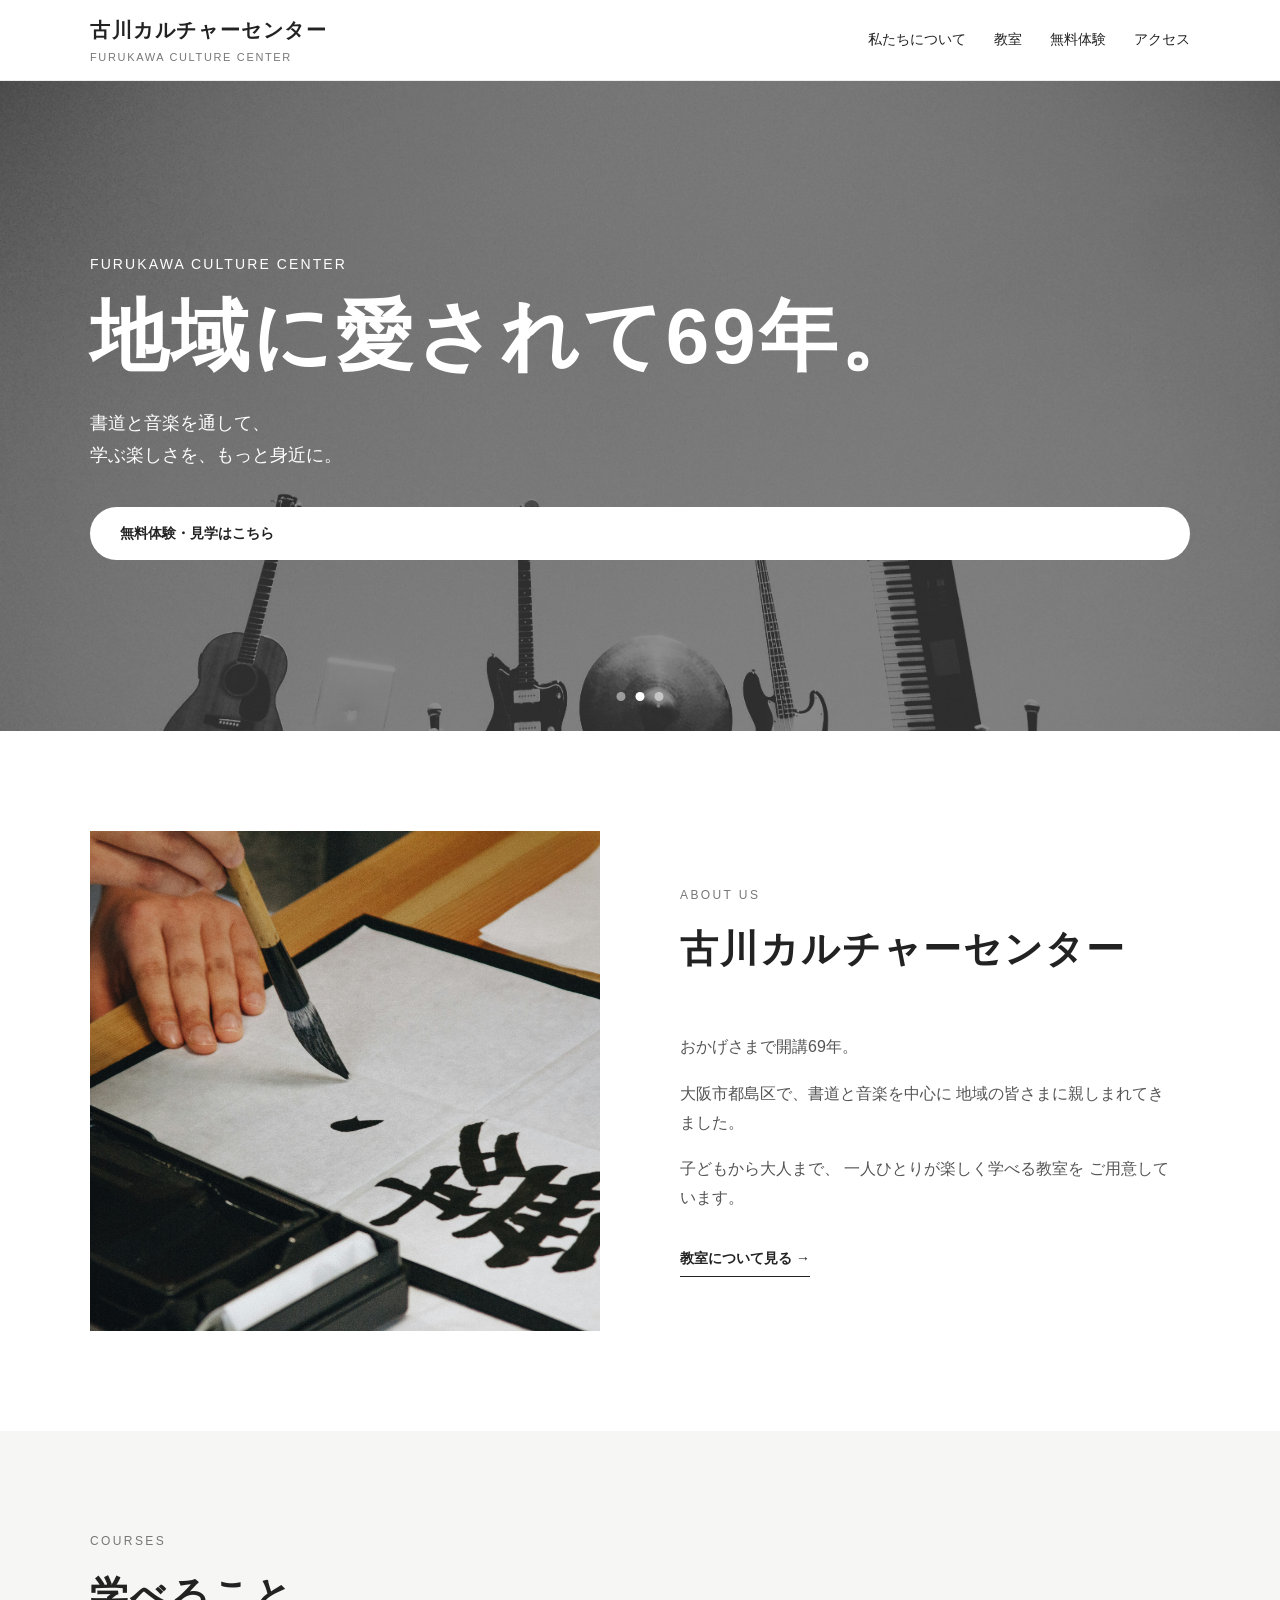
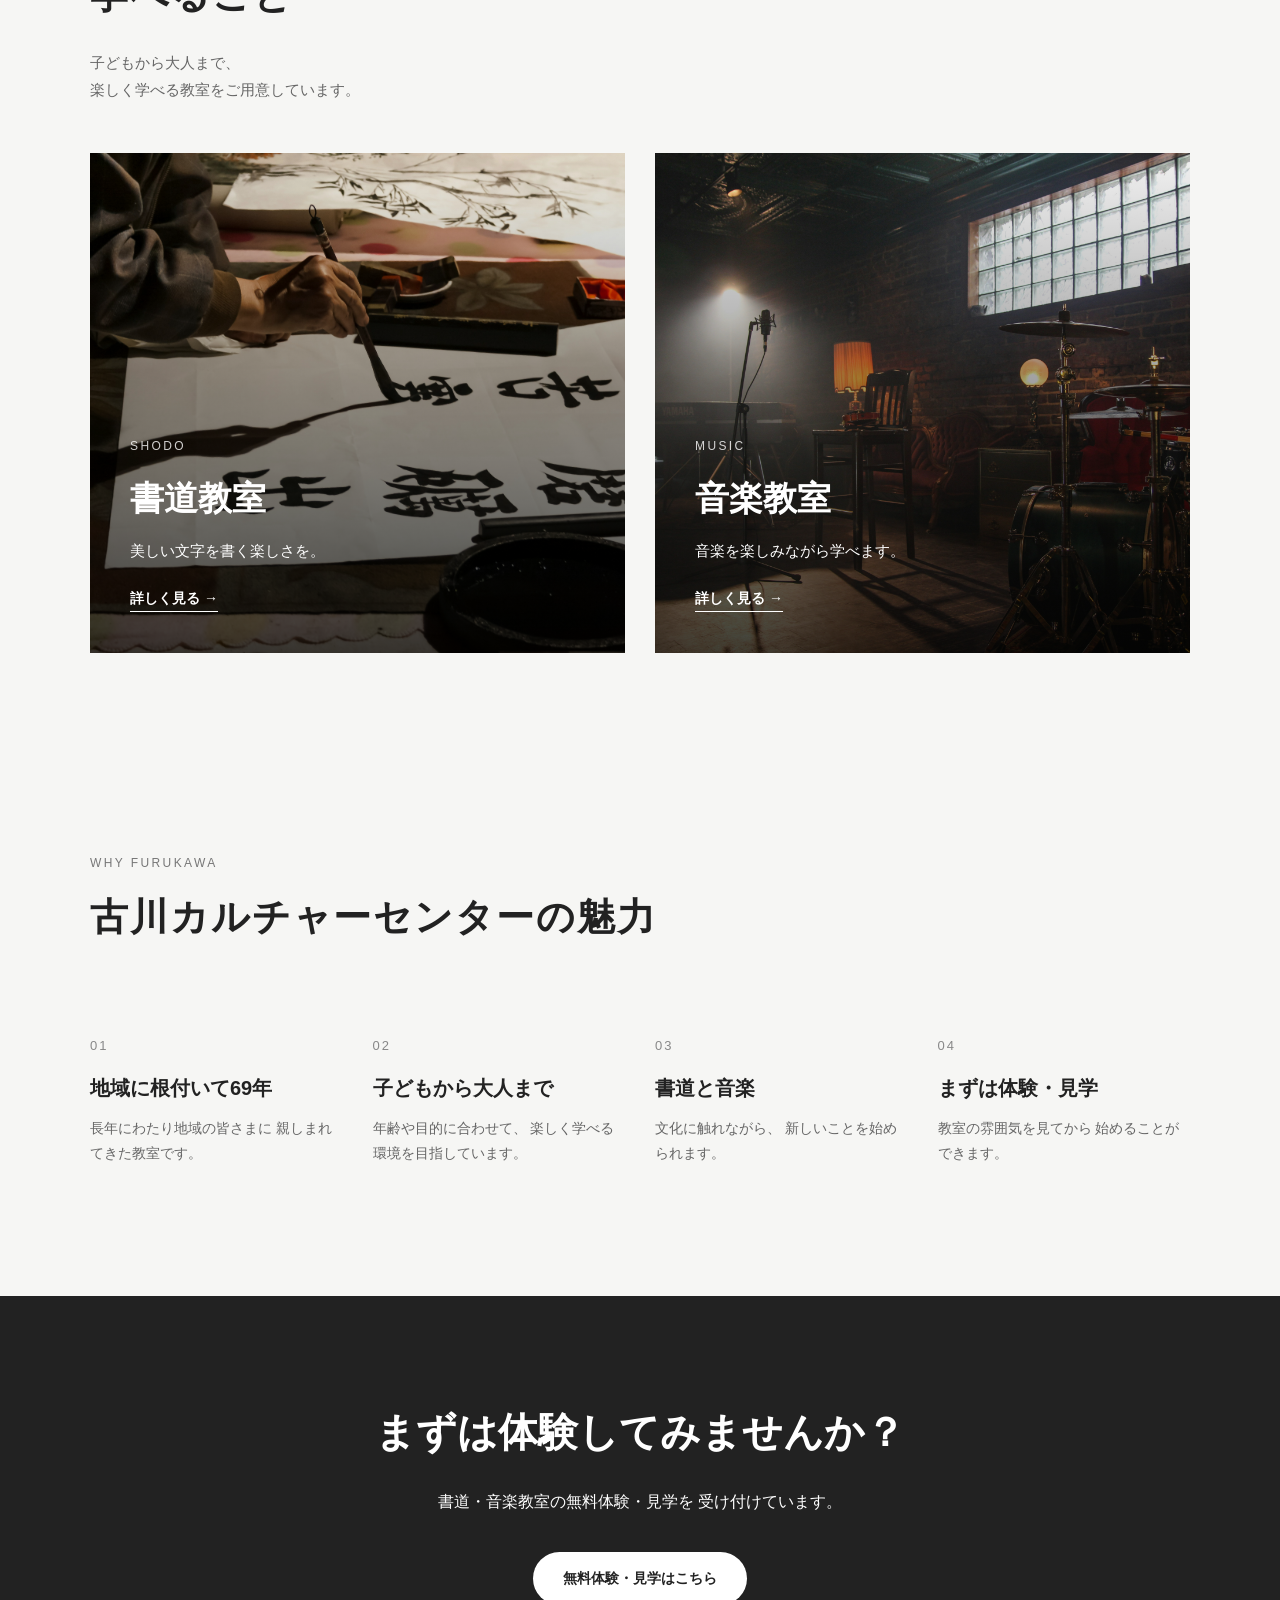
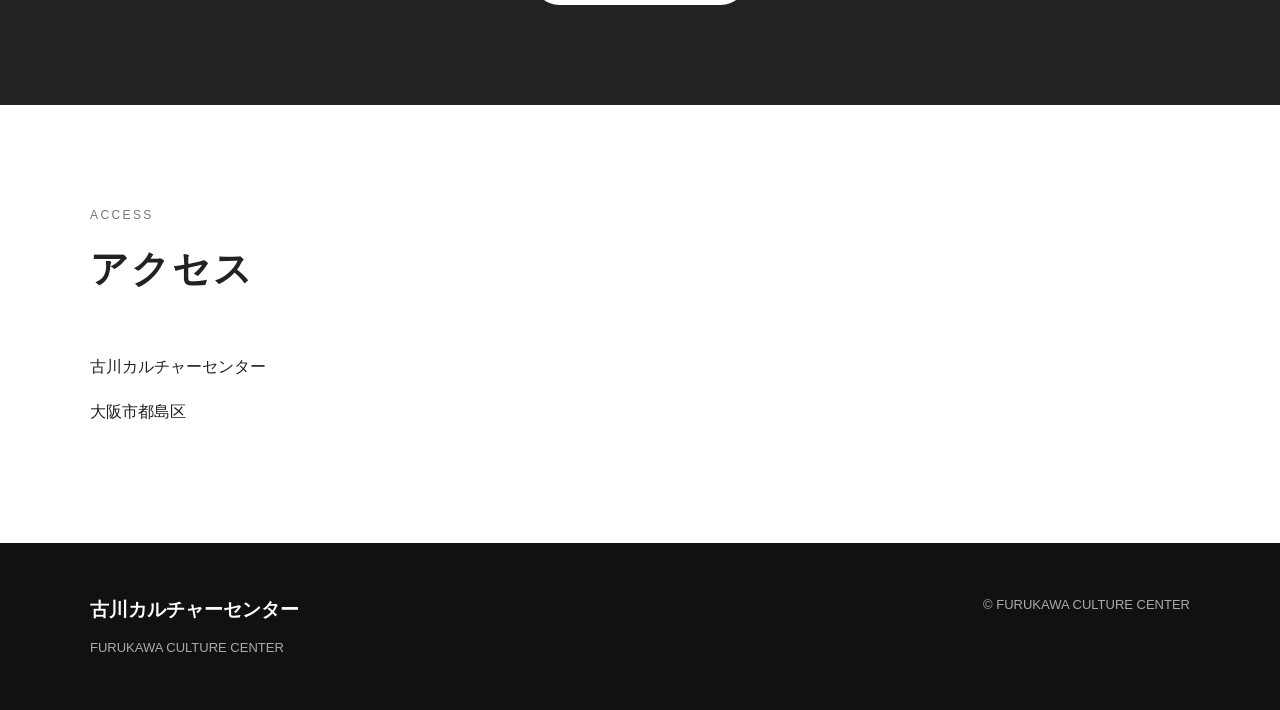
==== index.html @ 81987280 "index.html を更新" ====
<!DOCTYPE html>
<html lang="ja">

<head>

  <meta charset="UTF-8">

  <meta name="viewport"
        content="width=device-width, initial-scale=1.0">

  <title>古川カルチャーセンター｜書道・音楽教室</title>

  <meta
    name="description"
    content="大阪市都島区の古川カルチャーセンター。書道教室・音楽教室を開講しています。子どもから大人まで楽しく学べます。">

  <link rel="stylesheet" href="style.css">

</head>


<body>


<!-- =====================
     HEADER
===================== -->

<header>

  <div class="header-inner">

    <a href="#" class="logo">

      古川カルチャーセンター

      <span>FURUKAWA CULTURE CENTER</span>

    </a>


    <nav>

      <a href="#about">私たちについて</a>

      <a href="#course">教室</a>

      <a href="#trial">無料体験</a>

      <a href="#access">アクセス</a>

    </nav>

  </div>

</header>



<!-- =====================
     HERO
===================== -->

<section class="hero">

  <div class="hero-slides">

    <div class="hero-slide active">
      <img src="images/hero.jpg" alt="古川カルチャーセンター">
    </div>

    <div class="hero-slide">
      <img src="images/hero2.jpg" alt="古川カルチャーセンター">
    </div>

    <div class="hero-slide">
      <img src="images/hero3.jpg" alt="古川カルチャーセンター">
    </div>

  </div>


  <div class="hero-overlay"></div>


  <div class="hero-content">

    <small>FURUKAWA CULTURE CENTER</small>

    <h1>
      地域に愛されて69年。
    </h1>

    <p>
      書道と音楽を通して、<br>
      学ぶ楽しさを、もっと身近に。
    </p>

    <a href="#trial" class="button">
      無料体験・見学はこちら
    </a>

  </div>


  <div class="hero-dots">

    <button class="hero-dot active"></button>
    <button class="hero-dot"></button>
    <button class="hero-dot"></button>

  </div>

</section>



<!-- =====================
     ABOUT
===================== -->

<section id="about" class="about">

  <div class="container about-inner">

    <div class="about-image">
      <img src="images/shodo1.jpg" alt="古川書道教室">
    </div>

    <div class="about-content">

      <div class="section-title">

        <small>ABOUT US</small>

        <h2>
          古川カルチャーセンター
        </h2>

      </div>

      <p>
        おかげさまで開講69年。
      </p>

      <p>
        大阪市都島区で、書道と音楽を中心に
        地域の皆さまに親しまれてきました。
      </p>

      <p>
        子どもから大人まで、
        一人ひとりが楽しく学べる教室を
        ご用意しています。
      </p>

      <a href="#course" class="text-link">
        教室について見る →
      </a>

    </div>

  </div>

</section>



<!-- =====================
     COURSE
===================== -->

<!-- =====================
     COURSE
===================== -->

<section id="course" class="courses">

  <div class="container">

    <div class="section-title">

      <small>COURSES</small>

      <h2>
        学べること
      </h2>

      <p class="section-lead">
        子どもから大人まで、<br>
        楽しく学べる教室をご用意しています。
      </p>

    </div>


    <div class="course-grid">


      <!-- 書道 -->

      <a href="#" class="course-card">

        <img
          src="images/shodo.jpg"
          alt="書道教室"
        >

        <div class="course-card-overlay"></div>

        <div class="course-card-content">

          <span>
            SHODO
          </span>

          <h3>
            書道教室
          </h3>

          <p>
            美しい文字を書く楽しさを。
          </p>

          <strong>
            詳しく見る →
          </strong>

        </div>

      </a>



      <!-- 音楽 -->

      <a href="#" class="course-card">

        <img
          src="images/music.jpg"
          alt="音楽教室"
        >

        <div class="course-card-overlay"></div>

        <div class="course-card-content">

          <span>
            MUSIC
          </span>

          <h3>
            音楽教室
          </h3>

          <p>
            音楽を楽しみながら学べます。
          </p>

          <strong>
            詳しく見る →
          </strong>

        </div>

      </a>


    </div>

  </div>

</section>
        
          

<!-- =====================
     FEATURES
===================== -->

<!-- =====================
     FEATURES
===================== -->

<section class="features">

  <div class="container">

    <div class="section-title">

      <small>WHY FURUKAWA</small>

      <h2>
        古川カルチャーセンターの魅力
      </h2>

    </div>


    <div class="feature-grid">


      <div class="feature">

        <span class="feature-number">
          01
        </span>

        <h3>
          地域に根付いて69年
        </h3>

        <p>
          長年にわたり地域の皆さまに
          親しまれてきた教室です。
        </p>

      </div>


      <div class="feature">

        <span class="feature-number">
          02
        </span>

        <h3>
          子どもから大人まで
        </h3>

        <p>
          年齢や目的に合わせて、
          楽しく学べる環境を目指しています。
        </p>

      </div>


      <div class="feature">

        <span class="feature-number">
          03
        </span>

        <h3>
          書道と音楽
        </h3>

        <p>
          文化に触れながら、
          新しいことを始められます。
        </p>

      </div>


      <div class="feature">

        <span class="feature-number">
          04
        </span>

        <h3>
          まずは体験・見学
        </h3>

        <p>
          教室の雰囲気を見てから
          始めることができます。
        </p>

      </div>


    </div>

  </div>

</section>

     


<!-- =====================
     TRIAL
===================== -->

<section id="trial" class="trial">

  <div class="container">

    <h2>
      まずは体験してみませんか？
    </h2>

    <p>
      書道・音楽教室の無料体験・見学を
      受け付けています。
    </p>

    <a href="#" class="button">
      無料体験・見学はこちら
    </a>

  </div>

</section>



<!-- =====================
     ACCESS
===================== -->

<section id="access">

  <div class="container">

    <div class="section-title">

      <small>ACCESS</small>

      <h2>
        アクセス
      </h2>

    </div>

    <p>
      古川カルチャーセンター
    </p>

    <p>
      大阪市都島区
    </p>

  </div>

</section>



<!-- =====================
     FOOTER
===================== -->

<footer>

  <div class="footer-inner">

    <div>

      <h3>
        古川カルチャーセンター
      </h3>

      <p>
        FURUKAWA CULTURE CENTER
      </p>

    </div>


    <div>

      <p>
        © FURUKAWA CULTURE CENTER
      </p>

    </div>

  </div>

</footer>

<script>

const slides = document.querySelectorAll(".hero-slide");
const dots = document.querySelectorAll(".hero-dot");

let currentSlide = 0;

let startX = 0;
let endX = 0;


function showSlide(index) {

  slides.forEach(slide => {
    slide.classList.remove("active");
  });

  dots.forEach(dot => {
    dot.classList.remove("active");
  });


  slides[index].classList.add("active");

  dots[index].classList.add("active");

  currentSlide = index;
}


function nextSlide() {

  let next = currentSlide + 1;

  if (next >= slides.length) {
    next = 0;
  }

  showSlide(next);
}


function previousSlide() {

  let previous = currentSlide - 1;

  if (previous < 0) {
    previous = slides.length - 1;
  }

  showSlide(previous);
}


/* 自動切り替え */

setInterval(nextSlide, 5000);


/* ドット */

dots.forEach((dot, index) => {

  dot.addEventListener("click", () => {

    showSlide(index);

  });

});


/* スワイプ */

const hero = document.querySelector(".hero");


hero.addEventListener("touchstart", (e) => {

  startX = e.touches[0].clientX;

});


hero.addEventListener("touchend", (e) => {

  endX = e.changedTouches[0].clientX;

  const difference = startX - endX;


  if (Math.abs(difference) > 50) {

    if (difference > 0) {

      nextSlide();

    } else {

      previousSlide();

    }

  }

});

</script>

</body>

</html>
---- style.css ----
/* =========================
   基本設定
========================= */

* {
  box-sizing: border-box;
}

html {
  scroll-behavior: smooth;
}

body {
  margin: 0;
  font-family:
    -apple-system,
    BlinkMacSystemFont,
    "Noto Sans JP",
    "Yu Gothic",
    sans-serif;

  color: #222;
  background: #fff;
  line-height: 1.8;
}


/* =========================
   リンク
========================= */

a {
  color: inherit;
  text-decoration: none;
}


/* =========================
   コンテナ
========================= */

.container {
  width: min(1100px, 90%);
  margin: 0 auto;
}


/* =========================
   ヘッダー
========================= */

header {
  position: sticky;
  top: 0;
  z-index: 100;

  background: rgba(255, 255, 255, 0.95);
  border-bottom: 1px solid #eee;
  backdrop-filter: blur(10px);
}

.header-inner {
  width: min(1100px, 90%);
  height: 80px;
  margin: 0 auto;

  display: flex;
  align-items: center;
  justify-content: space-between;
}

.logo {
  font-size: 20px;
  font-weight: 700;
  letter-spacing: 0.08em;
}

.logo span {
  display: block;
  font-size: 11px;
  font-weight: 400;
  letter-spacing: 0.15em;
  color: #777;
}


/* =========================
   ナビゲーション
========================= */

nav {
  display: flex;
  gap: 28px;
}

nav a {
  font-size: 14px;
  font-weight: 500;
  transition: 0.3s;
}

nav a:hover {
  opacity: 0.5;
}


/* =========================
   HERO
========================= */

/* =========================
   HERO CAROUSEL
========================= */

.hero {
  position: relative;
  height: 650px;
  overflow: hidden;

  color: #fff;
}


.hero-slides {
  position: absolute;
  inset: 0;
}


.hero-slide {
  position: absolute;
  inset: 0;

  opacity: 0;

  transition: opacity 1s ease;
}


.hero-slide.active {
  opacity: 1;
}


.hero-slide img {
  width: 100%;
  height: 100%;

  object-fit: cover;

  display: block;
}


/* 黒いフィルター */

.hero-overlay {
  position: absolute;
  inset: 0;

  background: rgba(0, 0, 0, 0.35);

  z-index: 1;
}


/* テキスト */

.hero-content {
  position: relative;

  z-index: 2;

  width: min(1100px, 90%);

  height: 100%;

  margin: 0 auto;

  display: flex;

  flex-direction: column;

  justify-content: center;
}


.hero small {
  display: block;

  margin-bottom: 15px;

  font-size: 14px;

  letter-spacing: 0.15em;
}


.hero h1 {
  margin: 0;

  font-size: clamp(42px, 7vw, 78px);

  line-height: 1.15;

  letter-spacing: 0.04em;
}


.hero p {
  margin: 25px 0 35px;

  font-size: 18px;
}


/* ドット */

.hero-dots {
  position: absolute;

  z-index: 3;

  bottom: 30px;

  left: 50%;

  transform: translateX(-50%);

  display: flex;

  gap: 10px;
}


.hero-dot {
  width: 9px;
  height: 9px;

  padding: 0;

  border: 0;

  border-radius: 50%;

  background: rgba(255,255,255,0.5);

  cursor: pointer;
}


.hero-dot.active {
  background: #fff;
}


/* =========================
   ボタン
========================= */

.button {
  display: inline-block;

  padding: 14px 30px;

  background: #fff;
  color: #222;

  font-size: 14px;
  font-weight: 700;

  border-radius: 50px;

  transition: 0.3s;
}

.button:hover {
  transform: translateY(-3px);
}


/* =========================
   セクション
========================= */

section {
  padding: 100px 0;
}

.section-title {
  margin-bottom: 50px;
}

.section-title small {
  display: block;

  margin-bottom: 8px;

  color: #777;

  font-size: 12px;
  letter-spacing: 0.2em;
}

.section-title h2 {
  margin: 0;

  font-size: 38px;
  letter-spacing: 0.05em;
}



/* =========================
   ABOUT
========================= */

.about {
  background: #fff;
}

.about-inner {
  display: grid;

  grid-template-columns: 1fr 1fr;

  gap: 80px;

  align-items: center;
}


.about-image {
  height: 500px;

  overflow: hidden;
}


.about-image img {
  width: 100%;
  height: 100%;

  object-fit: cover;

  display: block;

  transition: transform 0.6s ease;
}


.about-image:hover img {
  transform: scale(1.03);
}


.about-content {
  max-width: 500px;
}


.about-content p {
  margin: 0 0 18px;

  font-size: 16px;

  color: #555;
}


.text-link {
  display: inline-block;

  margin-top: 15px;

  font-size: 14px;

  font-weight: 700;

  border-bottom: 1px solid #222;

  padding-bottom: 5px;
}




/* =========================
   COURSE
========================= */

/* =========================
   COURSES
========================= */

.courses {
  background: #f6f6f4;
}


.section-lead {
  margin-top: 20px;

  color: #666;

  font-size: 15px;
}


.course-grid {

  display: grid;

  grid-template-columns: repeat(2, 1fr);

  gap: 30px;
}


.course-card {

  position: relative;

  height: 500px;

  overflow: hidden;

  color: #fff;

  display: flex;

  align-items: flex-end;

}


.course-card img {

  position: absolute;

  inset: 0;

  width: 100%;
  height: 100%;

  object-fit: cover;

  transition: transform 0.7s ease;

}


.course-card:hover img {

  transform: scale(1.05);

}


.course-card-overlay {

  position: absolute;

  inset: 0;

  background:
    linear-gradient(
      to top,
      rgba(0,0,0,0.75),
      rgba(0,0,0,0.05)
    );

}


.course-card-content {

  position: relative;

  z-index: 2;

  padding: 40px;

}


.course-card-content span {

  font-size: 12px;

  letter-spacing: 0.2em;

  opacity: 0.8;
}


.course-card-content h3 {

  margin: 8px 0;

  font-size: 34px;
}


.course-card-content p {

  margin: 0 0 20px;

  font-size: 15px;
}


.course-card-content strong {

  font-size: 14px;

  border-bottom: 1px solid #fff;

  padding-bottom: 5px;
}


/* =========================
   FEATURES
========================= */

.features {
  background: #f6f6f4;
}

.feature-grid {
  display: grid;
  grid-template-columns: repeat(4, 1fr);
  gap: 30px;
}

.feature {
  padding: 30px 0;
}

.feature-number {
  font-size: 13px;
  letter-spacing: 0.15em;
  color: #888;
}

.feature h3 {
  margin: 10px 0;

  font-size: 20px;
}

.feature p {
  margin: 0;

  font-size: 14px;
  color: #666;
}


/* =========================
   TRIAL
========================= */

.trial {
  text-align: center;

  background: #222;
  color: #fff;
}

.trial h2 {
  margin: 0 0 20px;

  font-size: 40px;
}

.trial p {
  margin-bottom: 35px;
}


/* =========================
   FOOTER
========================= */

footer {
  padding: 50px 0;

  background: #111;
  color: #fff;
}

.footer-inner {
  width: min(1100px, 90%);
  margin: 0 auto;

  display: flex;
  justify-content: space-between;
  gap: 30px;
}

footer h3 {
  margin: 0 0 10px;
}

footer p {
  margin: 0;

  font-size: 13px;
  color: #aaa;
}


/* =========================
   スマホ
========================= */

@media (max-width: 768px) {

  .header-inner {
    height: 70px;
  }

  nav {
    display: none;
  }

  .hero {
    min-height: 600px;
  }

  .hero h1 {
    font-size: 45px;
  }

  .hero p {
    font-size: 16px;
  }

  section {
    padding: 70px 0;
  }

  .section-title h2 {
    font-size: 30px;
  }

  .course-grid {
    grid-template-columns: 1fr;
  }

  .course-card {
    min-height: 350px;
    padding: 30px;
  }

  .feature-grid {
    grid-template-columns: 1fr 1fr;
    gap: 10px;
  }

  .trial h2 {
    font-size: 30px;
  }

  .footer-inner {
    flex-direction: column;
  }

.course-grid {
  grid-template-columns: 1fr;
}

.course-card {
  height: 420px;
}

.course-card-content {
  padding: 30px;
}

.course-card-content h3 {
  font-size: 30px;
}

}
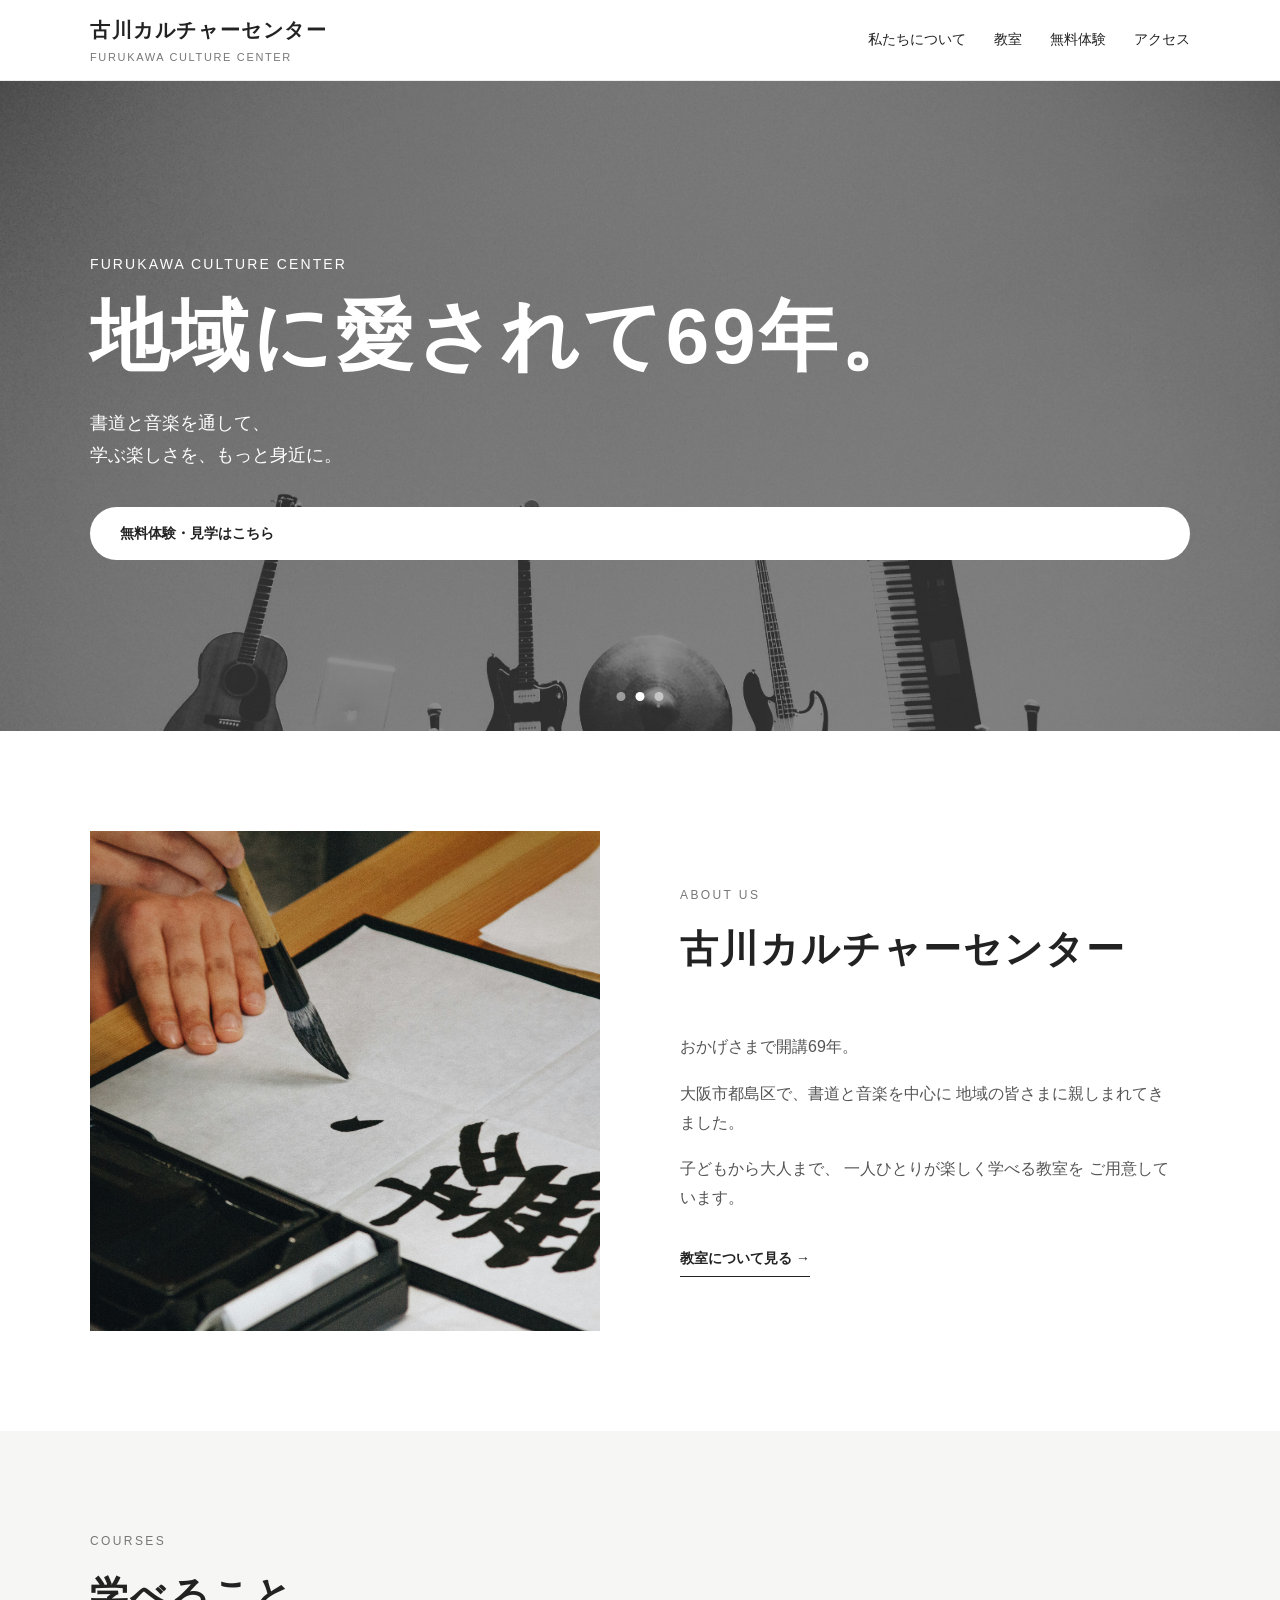
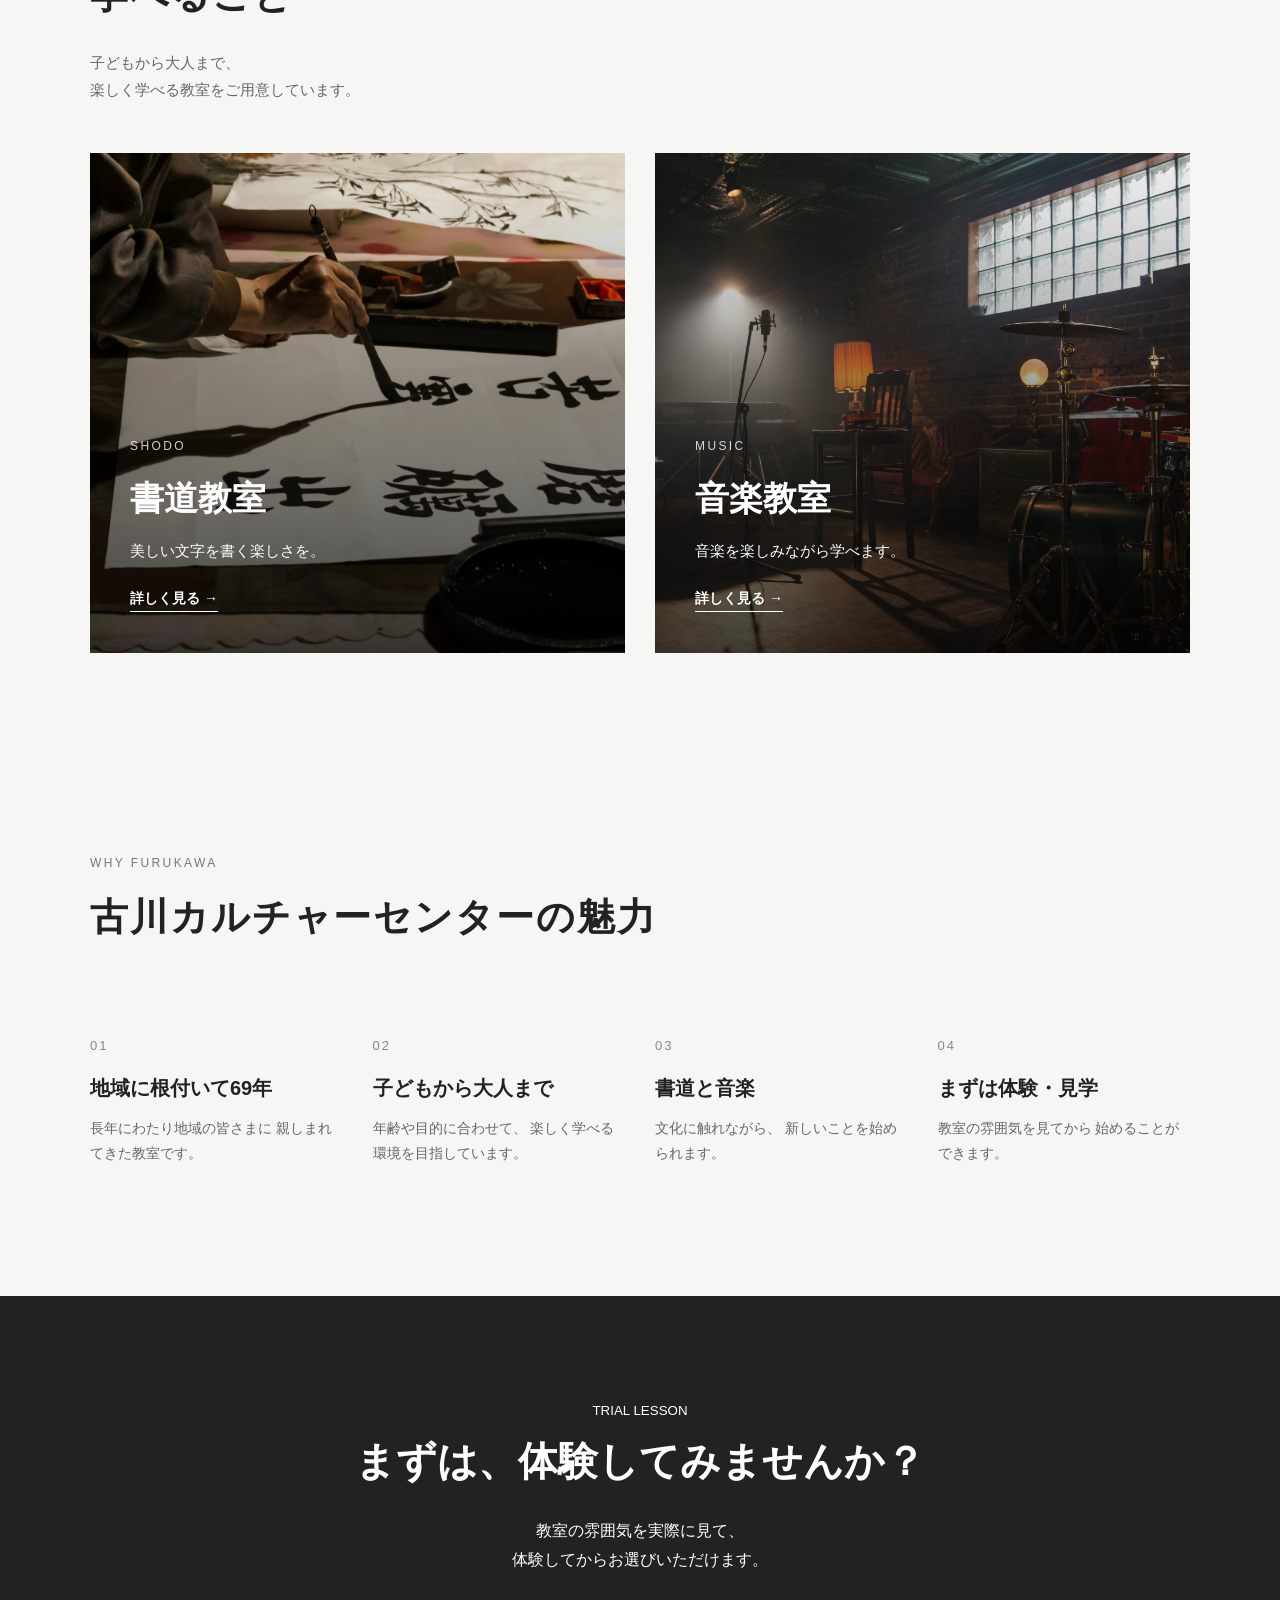
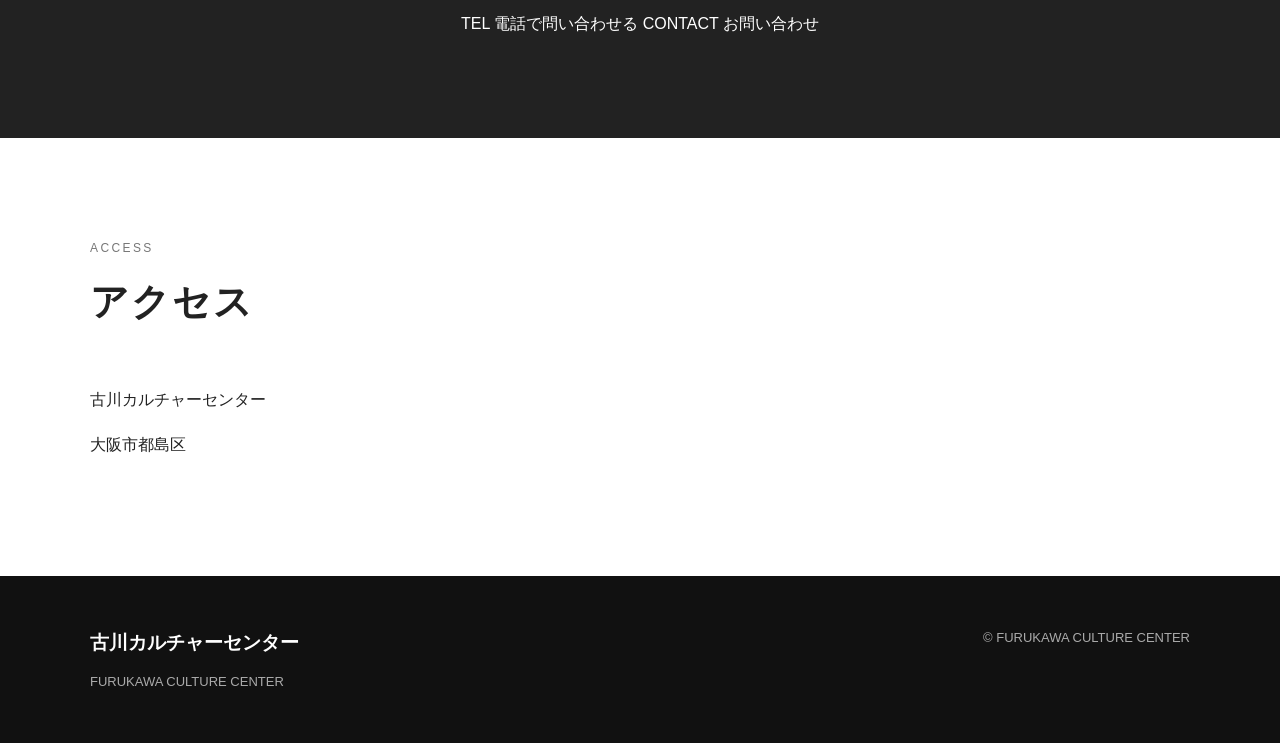
==== commit 0f8d2777: "index.html を更新" ====
--- a/index.html
+++ b/index.html
@@ -385,22 +385,56 @@
      TRIAL
 ===================== -->
 
+<!-- =====================
+     TRIAL / CONTACT
+===================== -->
+
 <section id="trial" class="trial">
 
   <div class="container">
 
-    <h2>
-      まずは体験してみませんか？
-    </h2>
-
-    <p>
-      書道・音楽教室の無料体験・見学を
-      受け付けています。
-    </p>
-
-    <a href="#" class="button">
-      無料体験・見学はこちら
-    </a>
+    <div class="trial-content">
+
+      <small>
+        TRIAL LESSON
+      </small>
+
+      <h2>
+        まずは、体験してみませんか？
+      </h2>
+
+      <p>
+        教室の雰囲気を実際に見て、<br>
+        体験してからお選びいただけます。
+      </p>
+
+
+      <div class="trial-buttons">
+
+        <a href="tel:0000000000" class="trial-button">
+
+          <span>
+            TEL
+          </span>
+
+          電話で問い合わせる
+
+        </a>
+
+
+        <a href="#" class="trial-button trial-button-outline">
+
+          <span>
+            CONTACT
+          </span>
+
+          お問い合わせ
+
+        </a>
+
+      </div>
+
+    </div>
 
   </div>
 
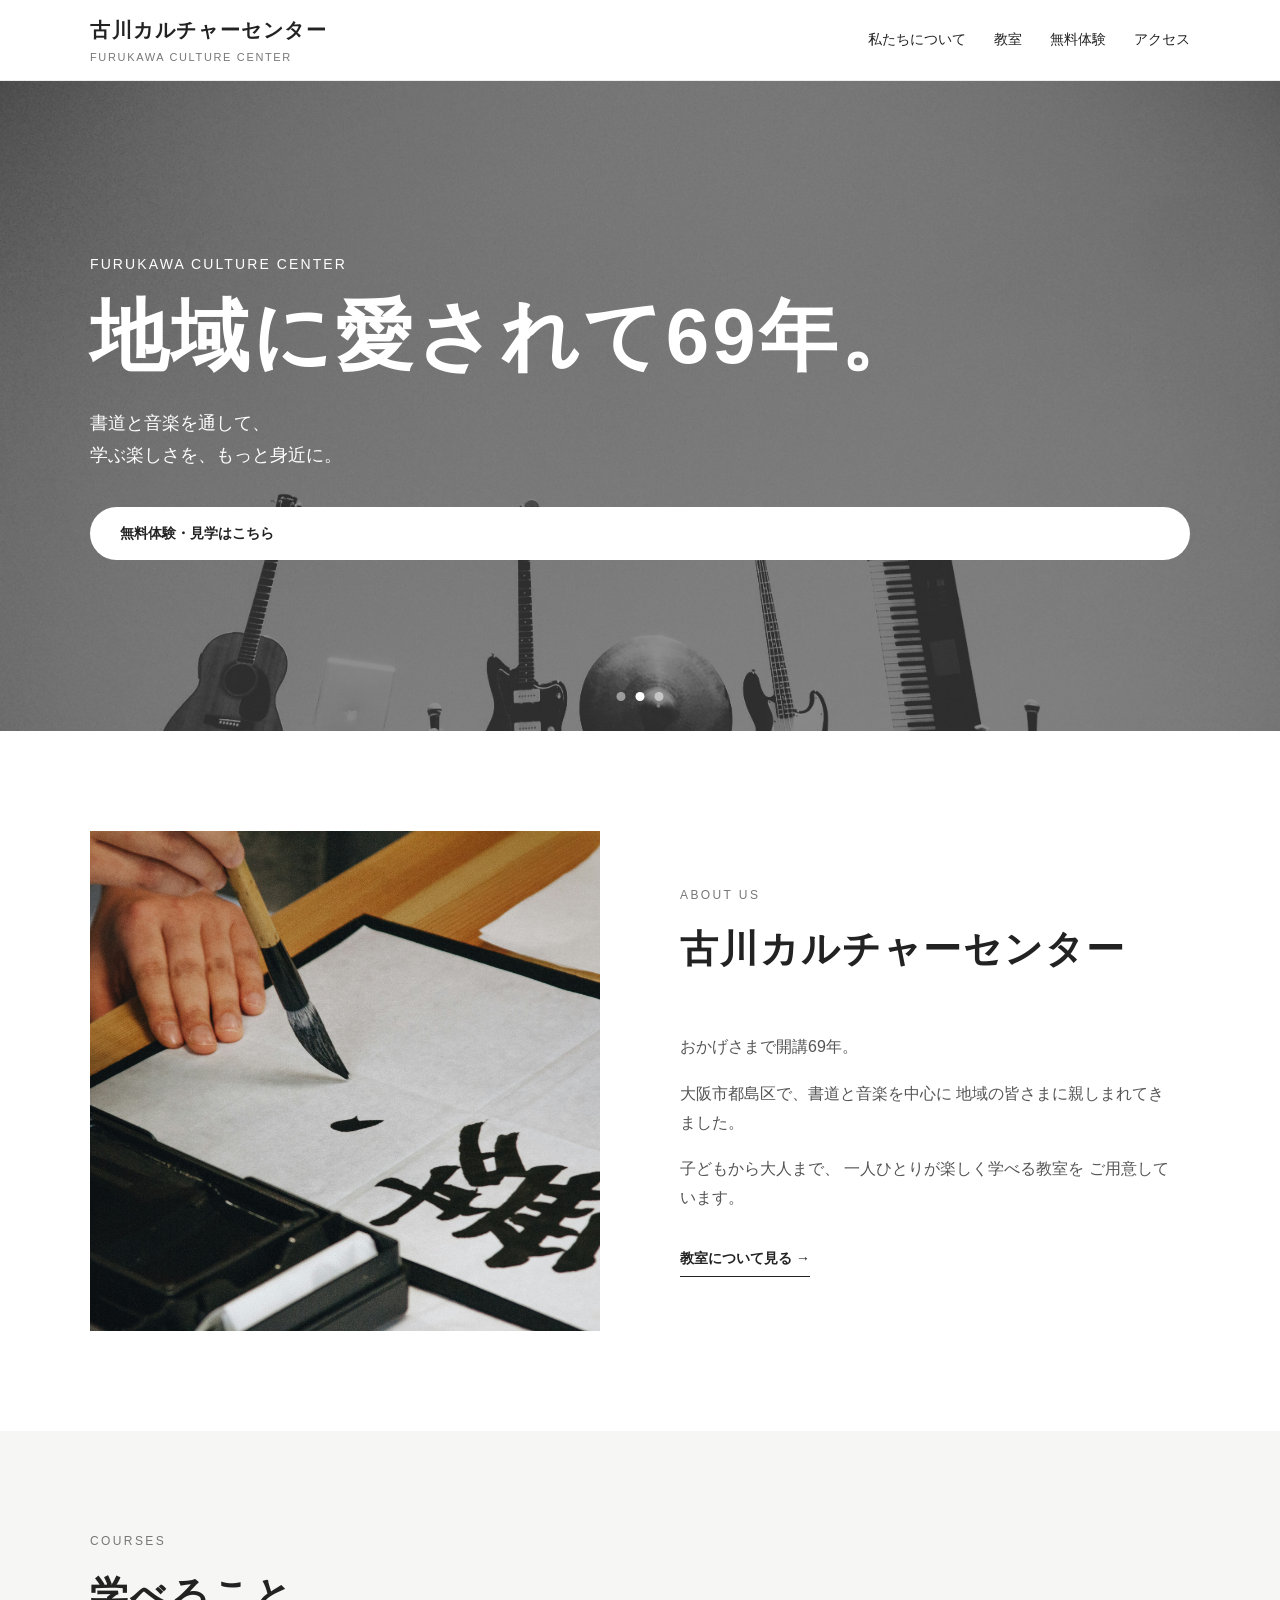
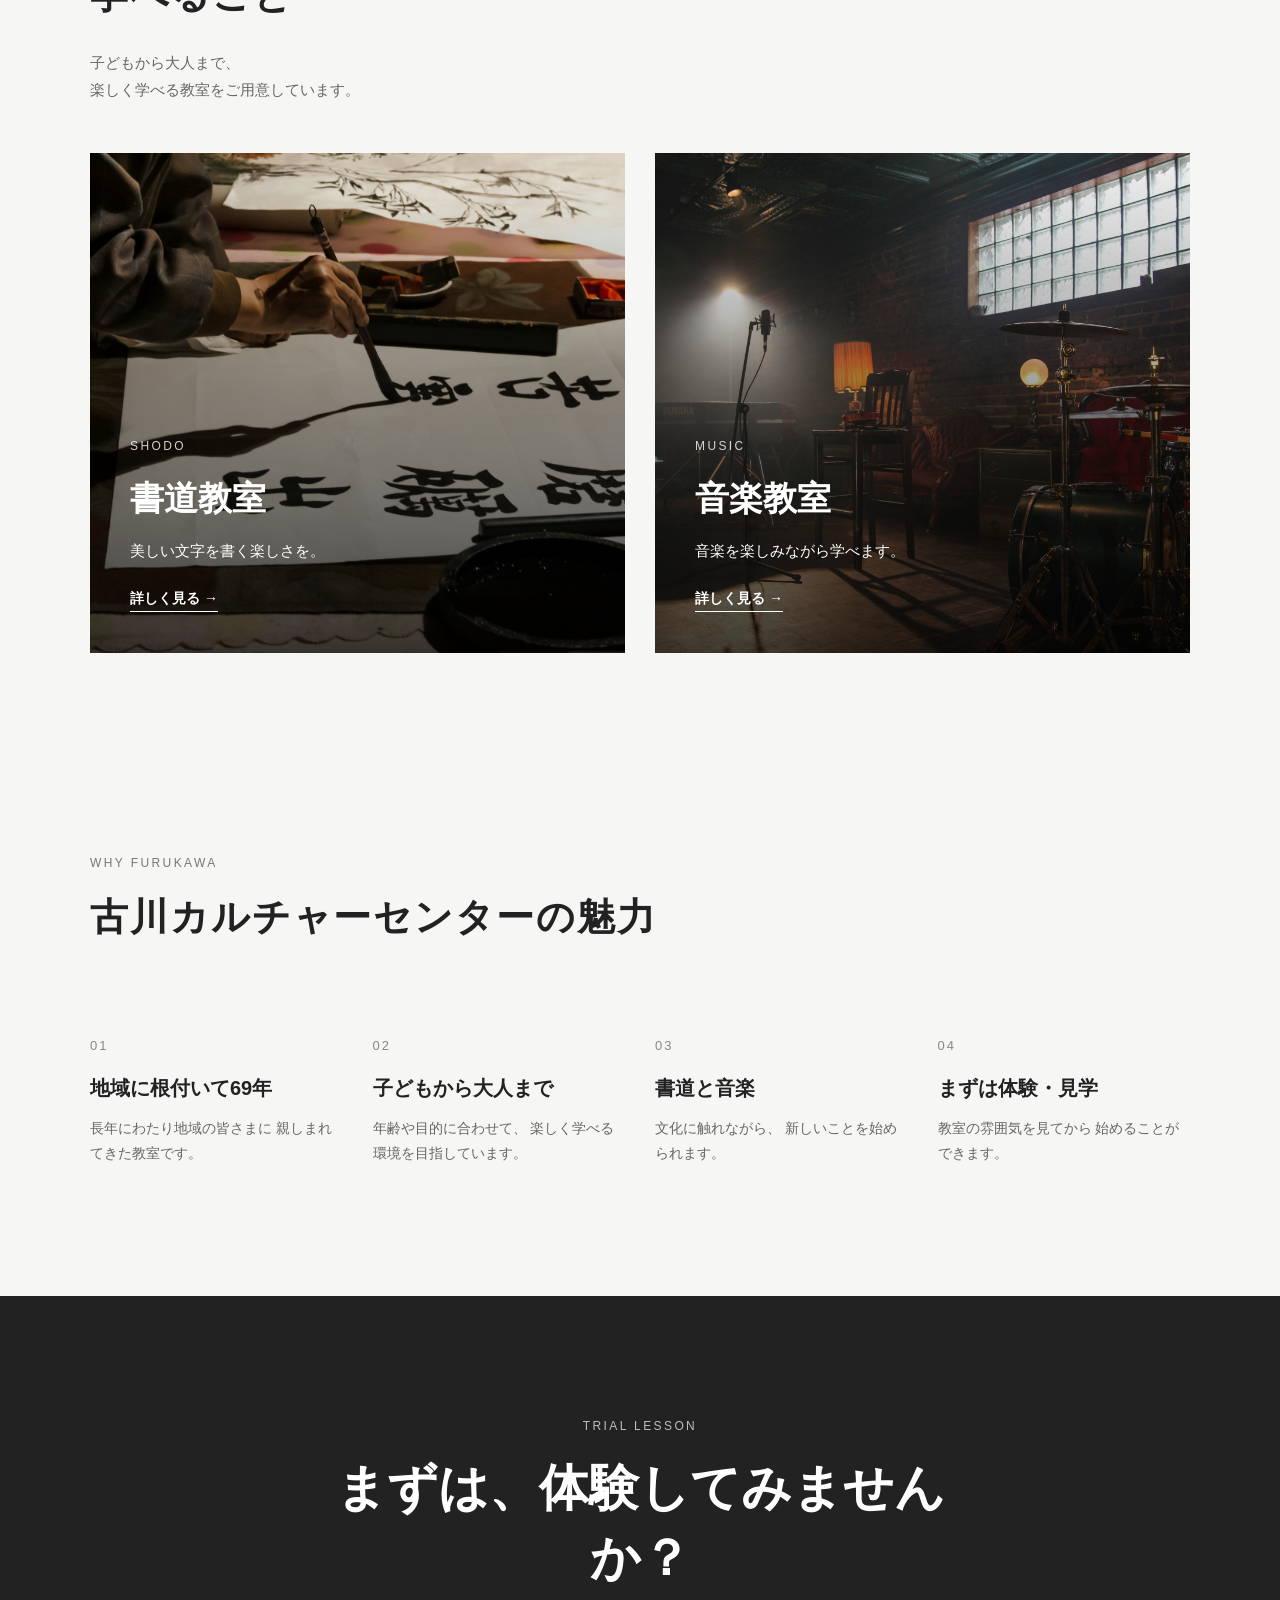
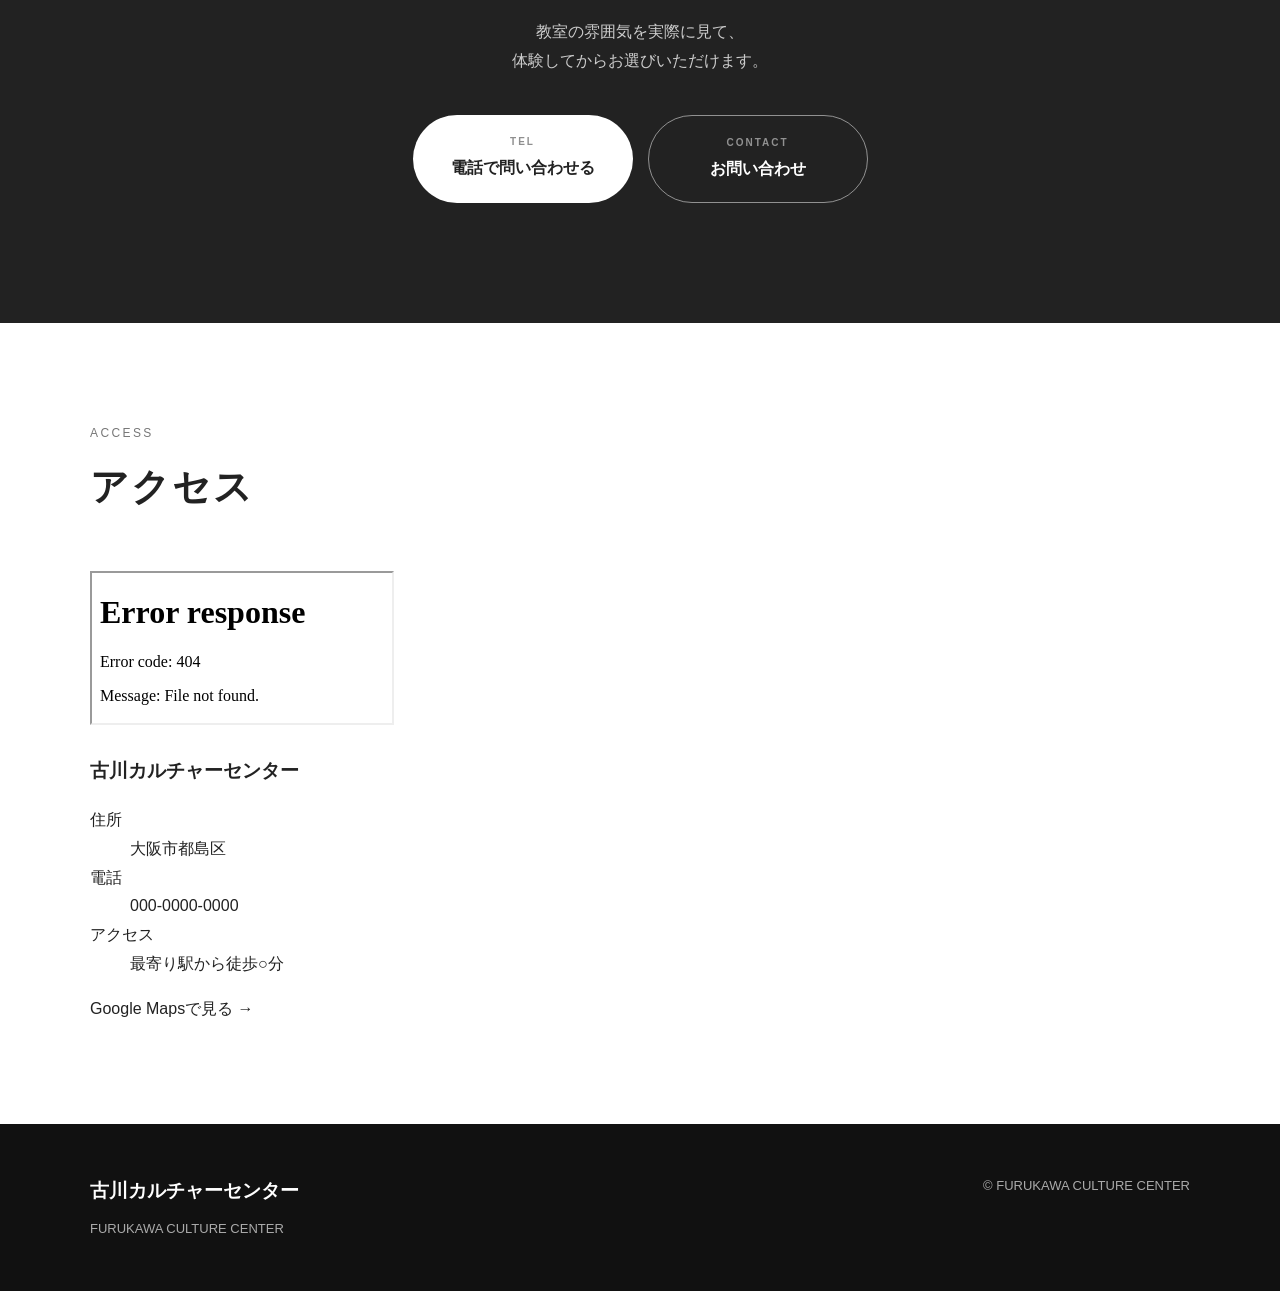
==== commit 5046dfa0: "index.html を更新" ====
--- a/index.html
+++ b/index.html
@@ -446,7 +446,11 @@
      ACCESS
 ===================== -->
 
-<section id="access">
+<!-- =====================
+     ACCESS
+===================== -->
+
+<section id="access" class="access">
 
   <div class="container">
 
@@ -460,18 +464,88 @@
 
     </div>
 
-    <p>
-      古川カルチャーセンター
-    </p>
-
-    <p>
-      大阪市都島区
-    </p>
+
+    <div class="access-inner">
+
+
+      <!-- 地図 -->
+
+      <div class="access-map">
+
+        <iframe
+          src="ここにGoogleマップの埋め込みURL"
+          loading="lazy"
+          allowfullscreen
+          referrerpolicy="no-referrer-when-downgrade">
+        </iframe>
+
+      </div>
+
+
+      <!-- 情報 -->
+
+      <div class="access-info">
+
+        <h3>
+          古川カルチャーセンター
+        </h3>
+
+
+        <dl>
+
+          <div>
+
+            <dt>住所</dt>
+
+            <dd>
+              大阪市都島区
+            </dd>
+
+          </div>
+
+
+          <div>
+
+            <dt>電話</dt>
+
+            <dd>
+              <a href="tel:0000000000">
+                000-0000-0000
+              </a>
+            </dd>
+
+          </div>
+
+
+          <div>
+
+            <dt>アクセス</dt>
+
+            <dd>
+              最寄り駅から徒歩○分
+            </dd>
+
+          </div>
+
+        </dl>
+
+
+        <a
+          href="#"
+          class="access-button"
+        >
+          Google Mapsで見る →
+        </a>
+
+      </div>
+
+
+    </div>
 
   </div>
 
 </section>
-
+  
 
 
 <!-- =====================
--- a/style.css
+++ b/style.css
@@ -562,21 +562,138 @@
    TRIAL
 ========================= */
 
+/* =========================
+   TRIAL / CONTACT
+========================= */
+
 .trial {
+
+  position: relative;
+
+  padding: 120px 0;
+
+  background: #222;
+
+  color: #fff;
+
   text-align: center;
 
-  background: #222;
+}
+
+
+.trial-content {
+
+  max-width: 700px;
+
+  margin: 0 auto;
+
+}
+
+
+.trial-content small {
+
+  display: block;
+
+  margin-bottom: 15px;
+
+  font-size: 12px;
+
+  letter-spacing: 0.2em;
+
+  opacity: 0.7;
+
+}
+
+
+.trial h2 {
+
+  margin: 0 0 25px;
+
+  font-size: clamp(32px, 5vw, 50px);
+
+  line-height: 1.4;
+
+}
+
+
+.trial p {
+
+  margin: 0 0 40px;
+
+  color: #ccc;
+
+}
+
+
+.trial-buttons {
+
+  display: flex;
+
+  justify-content: center;
+
+  gap: 15px;
+
+}
+
+
+.trial-button {
+
+  min-width: 220px;
+
+  padding: 18px 25px;
+
+  background: #fff;
+
+  color: #222;
+
+  border-radius: 50px;
+
+  font-weight: 700;
+
+  transition: 0.3s;
+
+}
+
+
+.trial-button:hover {
+
+  transform: translateY(-3px);
+
+}
+
+
+.trial-button span {
+
+  display: block;
+
+  margin-bottom: 3px;
+
+  font-size: 10px;
+
+  letter-spacing: 0.2em;
+
+  opacity: 0.5;
+
+}
+
+
+.trial-button-outline {
+
+  background: transparent;
+
   color: #fff;
-}
-
-.trial h2 {
-  margin: 0 0 20px;
-
-  font-size: 40px;
-}
-
-.trial p {
-  margin-bottom: 35px;
+
+  border: 1px solid rgba(255,255,255,0.5);
+
+}
+
+
+.trial-button-outline:hover {
+
+  background: #fff;
+
+  color: #222;
+
 }
 
 
@@ -684,4 +801,20 @@
   font-size: 30px;
 }
 
+.trial-buttons {
+
+  flex-direction: column;
+
+  align-items: center;
+
+}
+
+.trial-button {
+
+  width: 100%;
+
+  max-width: 320px;
+
+}
+
 }
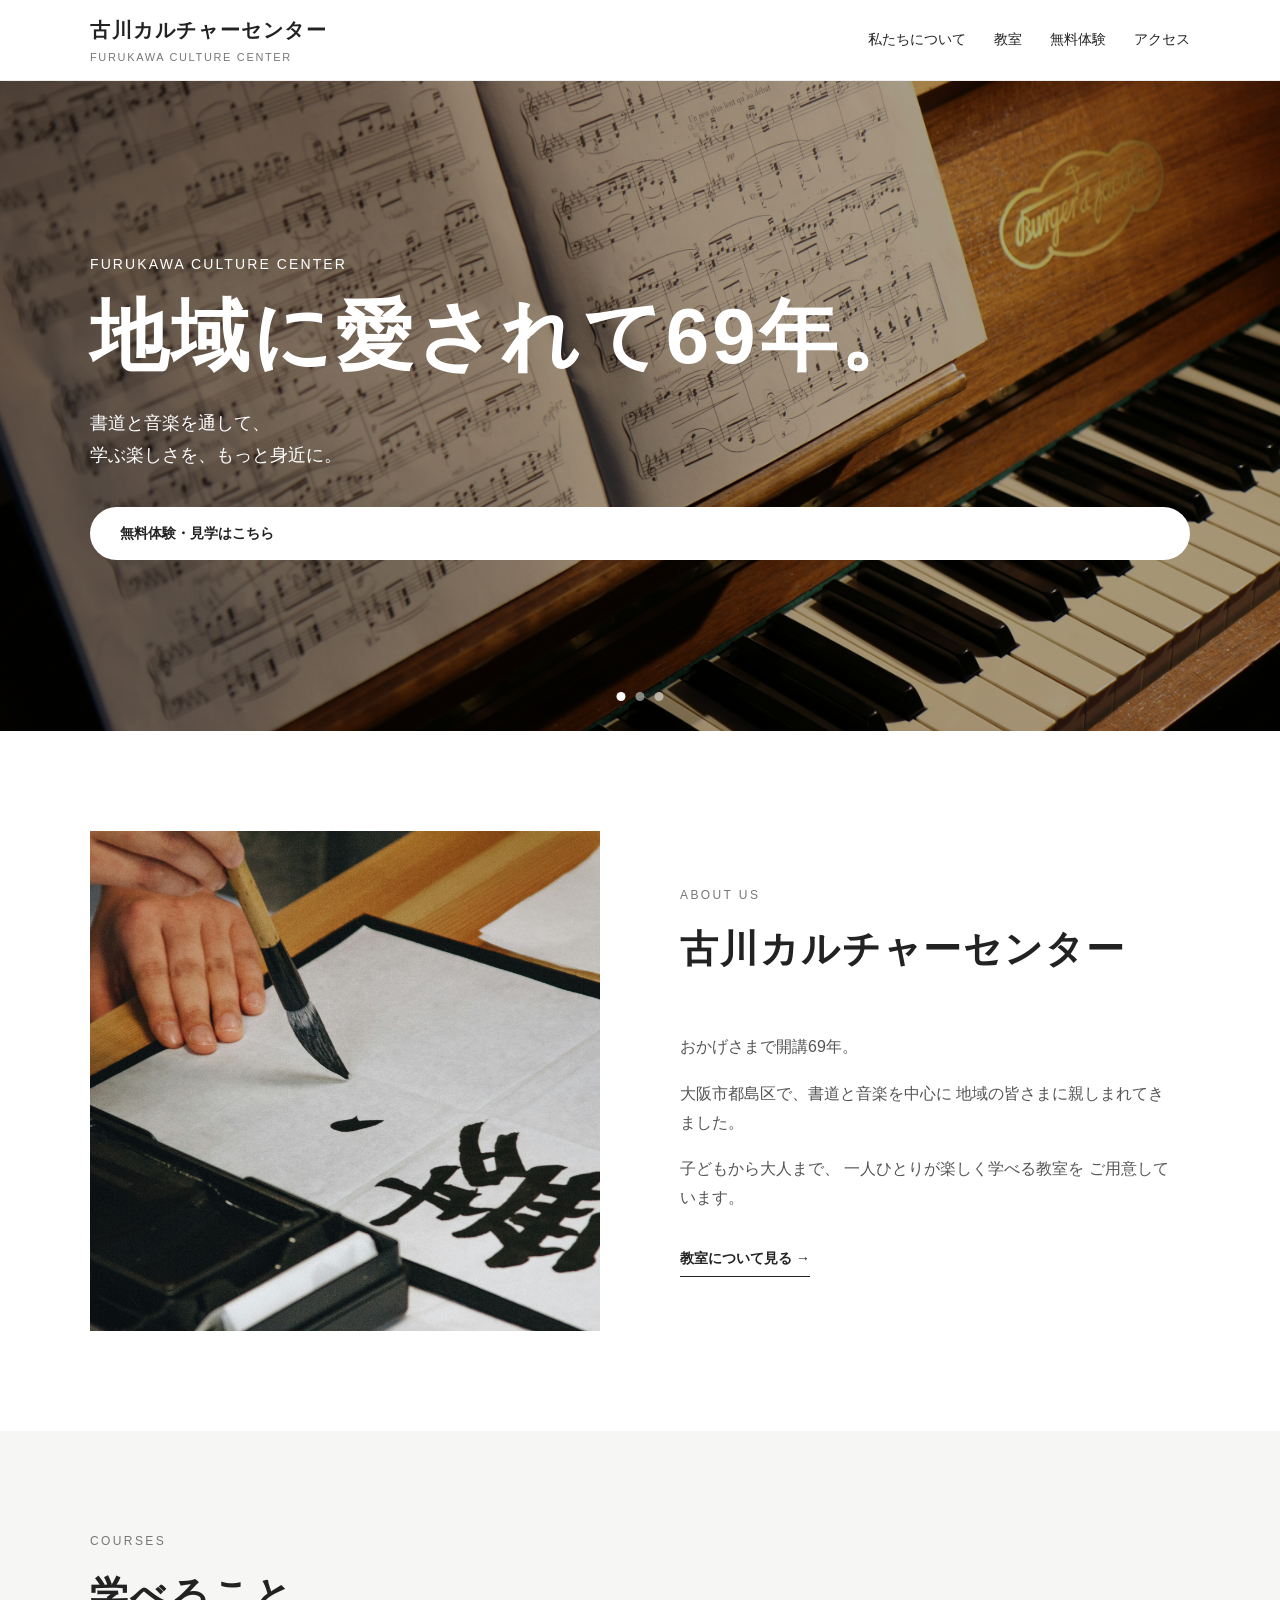
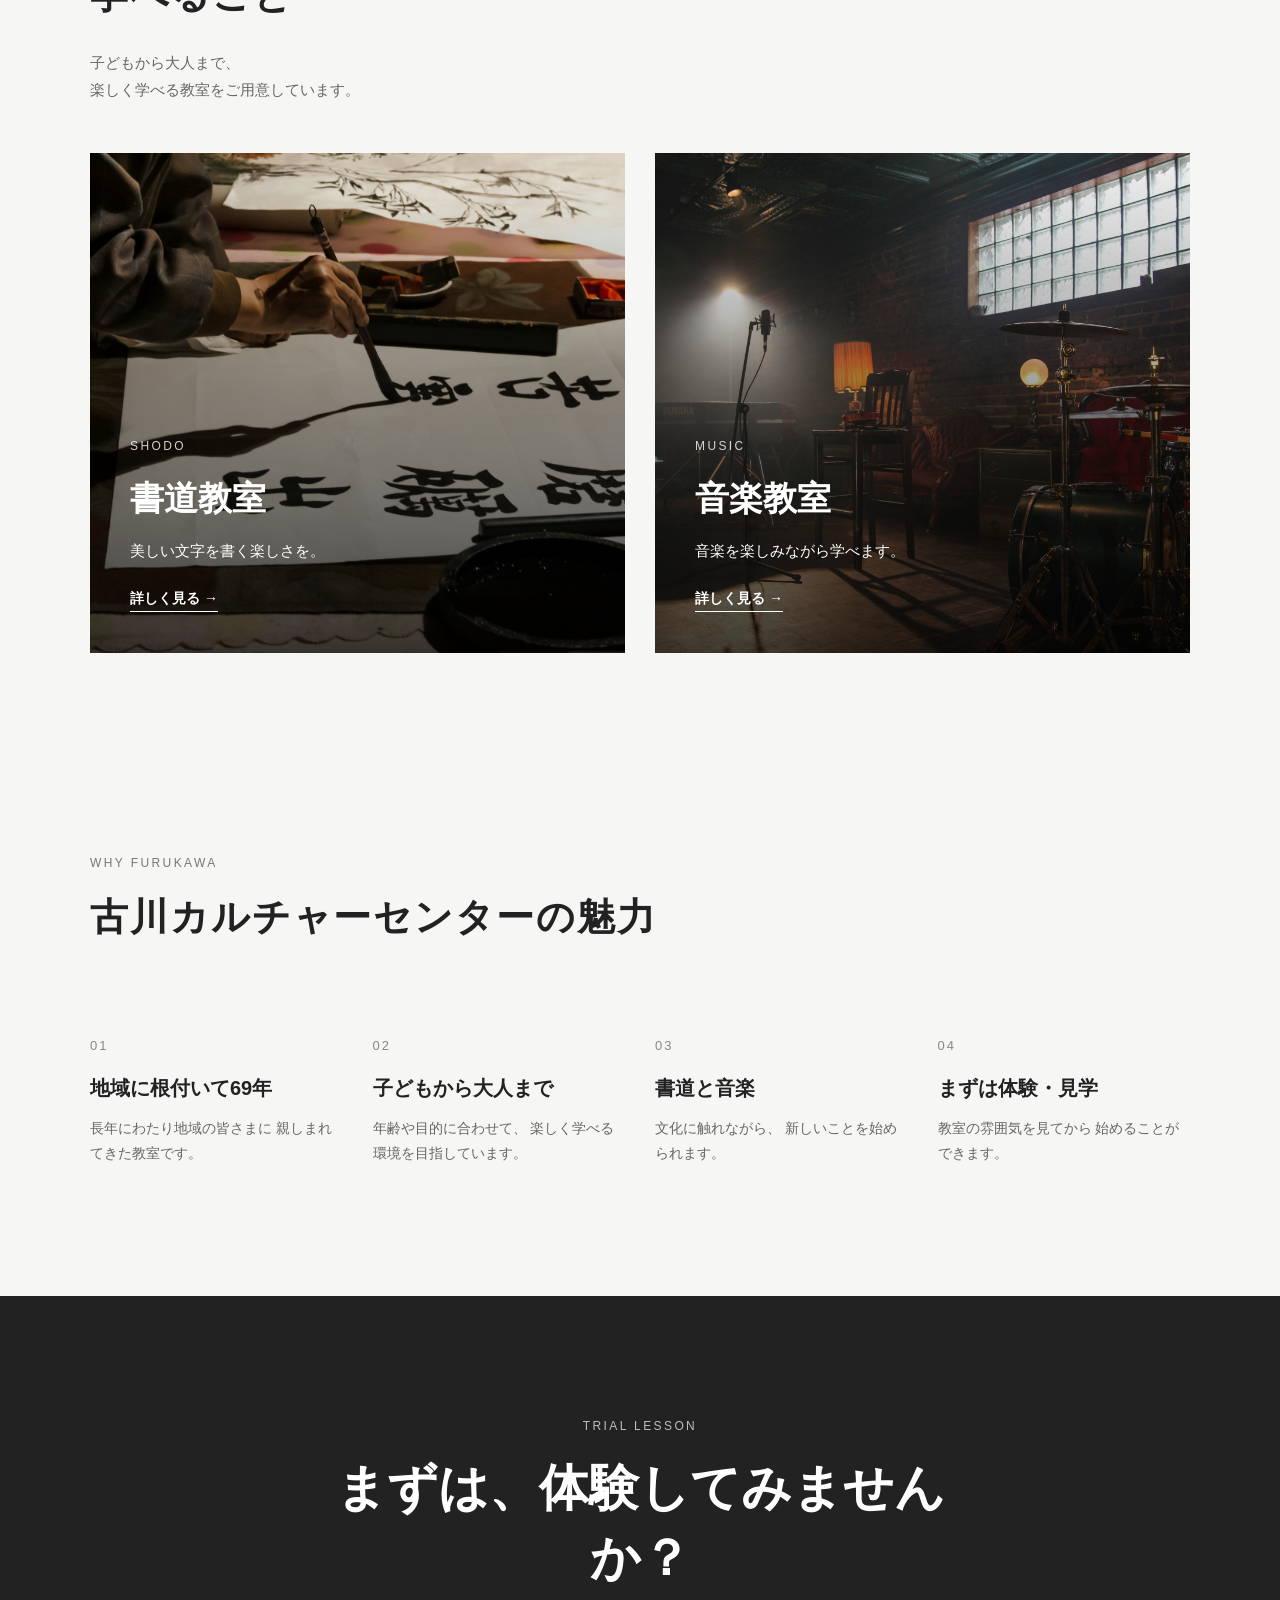
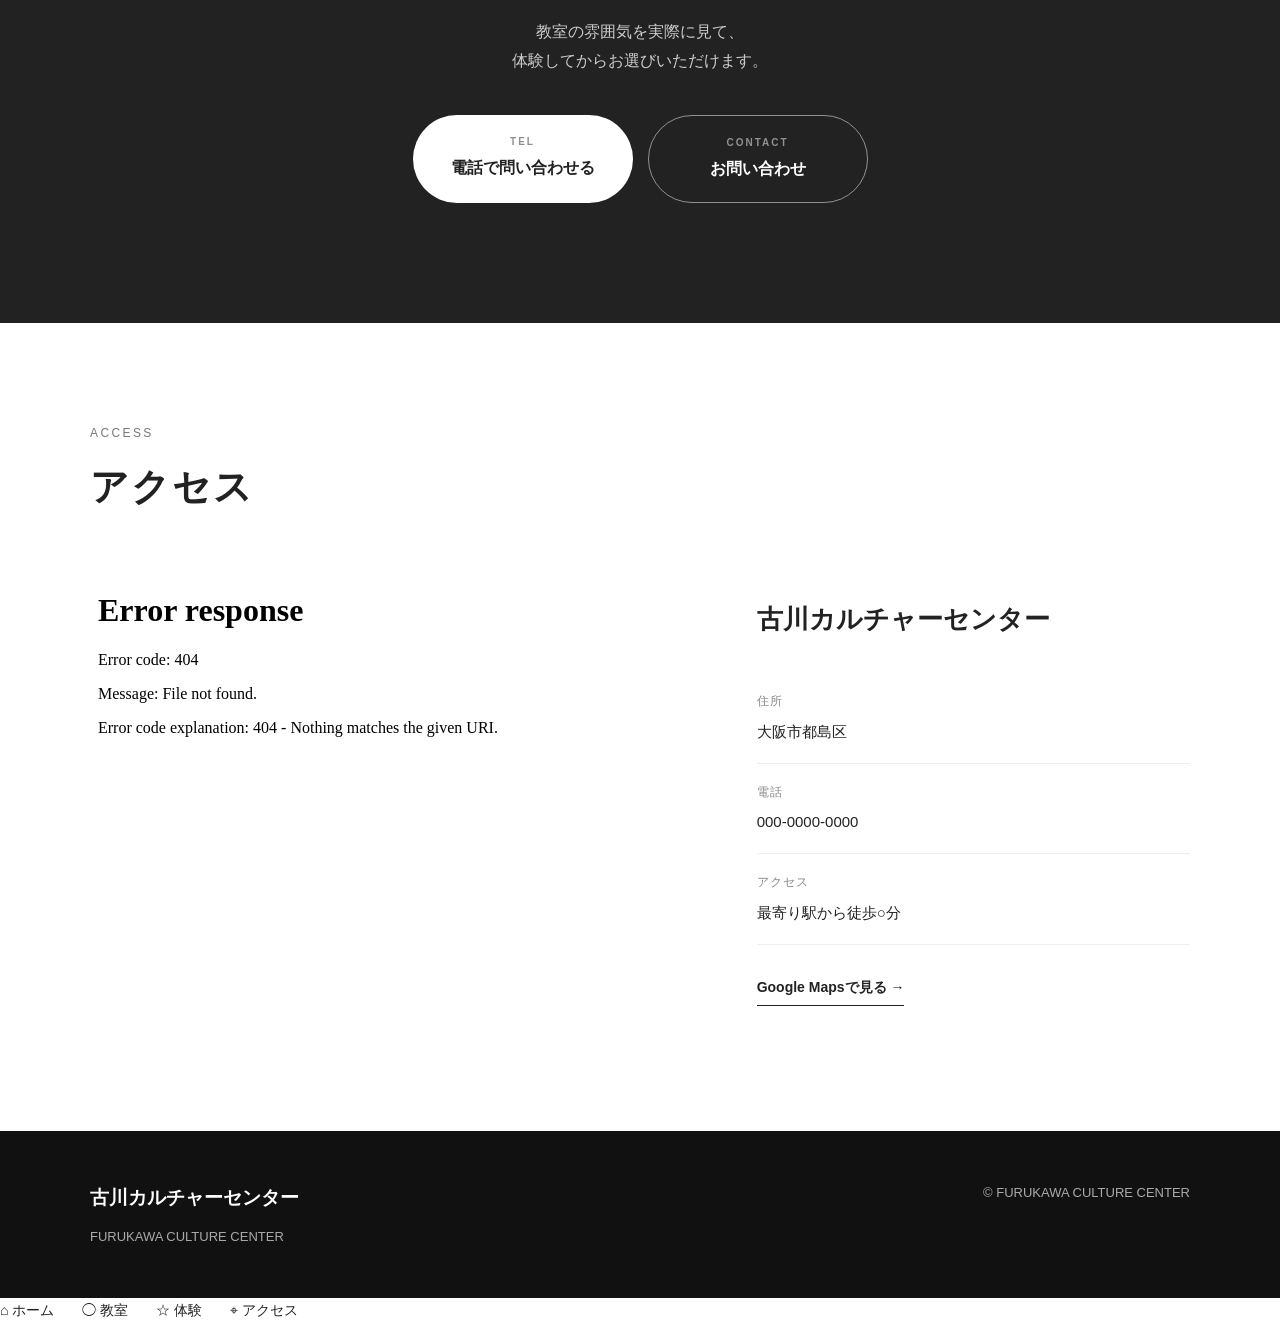
==== commit 404530a4: "index.html を更新" ====
--- a/index.html
+++ b/index.html
@@ -690,6 +690,34 @@
 
 </script>
 
+<!-- =====================
+     MOBILE NAV
+===================== -->
+
+<nav class="mobile-nav">
+
+  <a href="#">
+    <span>⌂</span>
+    ホーム
+  </a>
+
+  <a href="#course">
+    <span>◯</span>
+    教室
+  </a>
+
+  <a href="#trial">
+    <span>☆</span>
+    体験
+  </a>
+
+  <a href="#access">
+    <span>⌖</span>
+    アクセス
+  </a>
+
+</nav>
+
 </body>
 
 </html>
--- a/style.css
+++ b/style.css
@@ -698,6 +698,125 @@
 
 
 /* =========================
+   ACCESS
+========================= */
+
+.access {
+  background: #fff;
+}
+
+
+.access-inner {
+
+  display: grid;
+
+  grid-template-columns: 1.4fr 1fr;
+
+  gap: 60px;
+
+  align-items: stretch;
+
+}
+
+
+.access-map {
+
+  min-height: 450px;
+
+}
+
+
+.access-map iframe {
+
+  width: 100%;
+
+  height: 100%;
+
+  min-height: 450px;
+
+  border: 0;
+
+}
+
+
+.access-info {
+
+  display: flex;
+
+  flex-direction: column;
+
+  justify-content: center;
+
+}
+
+
+.access-info h3 {
+
+  margin: 0 0 30px;
+
+  font-size: 26px;
+
+}
+
+
+.access-info dl {
+
+  margin: 0;
+
+}
+
+
+.access-info dl > div {
+
+  padding: 18px 0;
+
+  border-bottom: 1px solid #eee;
+
+}
+
+
+.access-info dt {
+
+  margin-bottom: 5px;
+
+  font-size: 12px;
+
+  color: #888;
+
+  letter-spacing: 0.1em;
+
+}
+
+
+.access-info dd {
+
+  margin: 0;
+
+  font-size: 15px;
+
+}
+
+
+.access-button {
+
+  display: inline-block;
+
+  margin-top: 30px;
+
+  font-size: 14px;
+
+  font-weight: 700;
+
+  border-bottom: 1px solid #222;
+
+  padding-bottom: 5px;
+
+  align-self: flex-start;
+
+}
+
+
+/* =========================
    FOOTER
 ========================= */
 
@@ -817,4 +936,26 @@
 
 }
 
+.access-inner {
+
+  grid-template-columns: 1fr;
+
+  gap: 40px;
+
+}
+
+
+.access-map {
+
+  min-height: 300px;
+
+}
+
+
+.access-map iframe {
+
+  min-height: 300px;
+
+}
+
 }
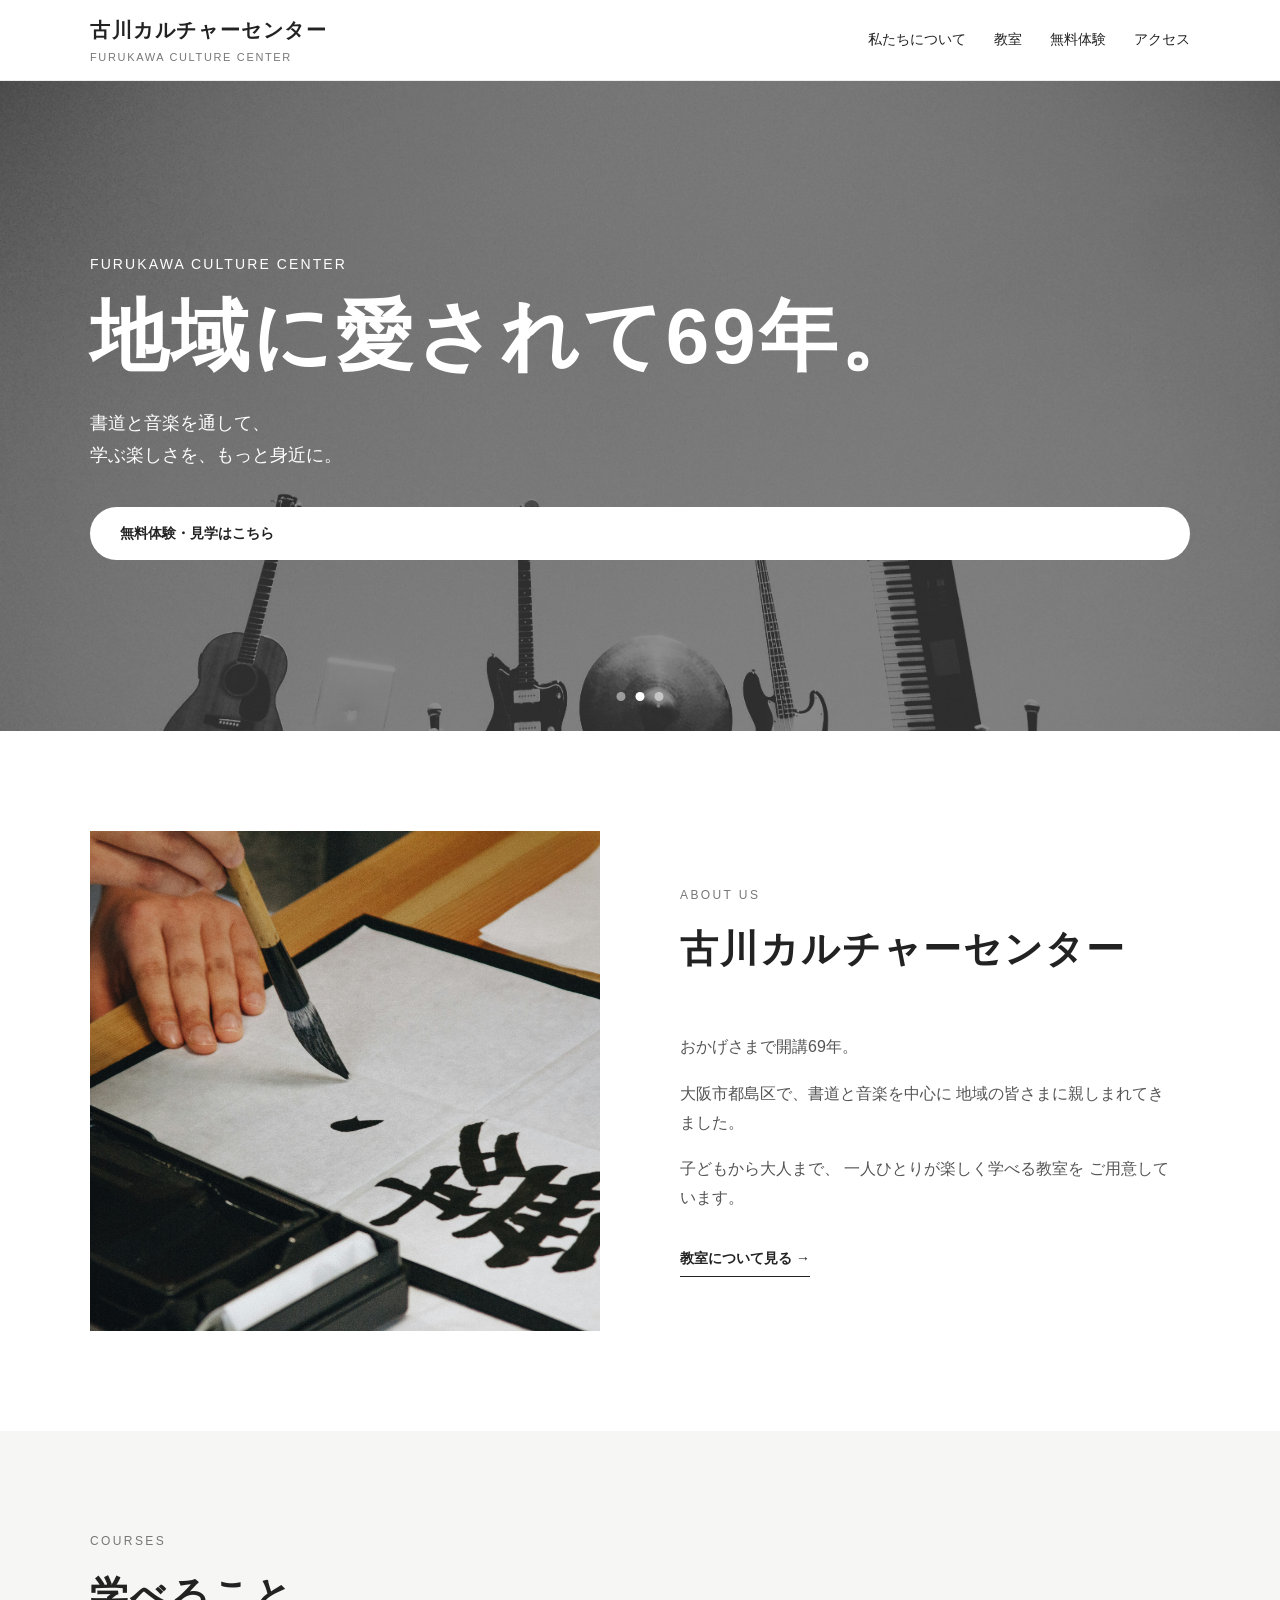
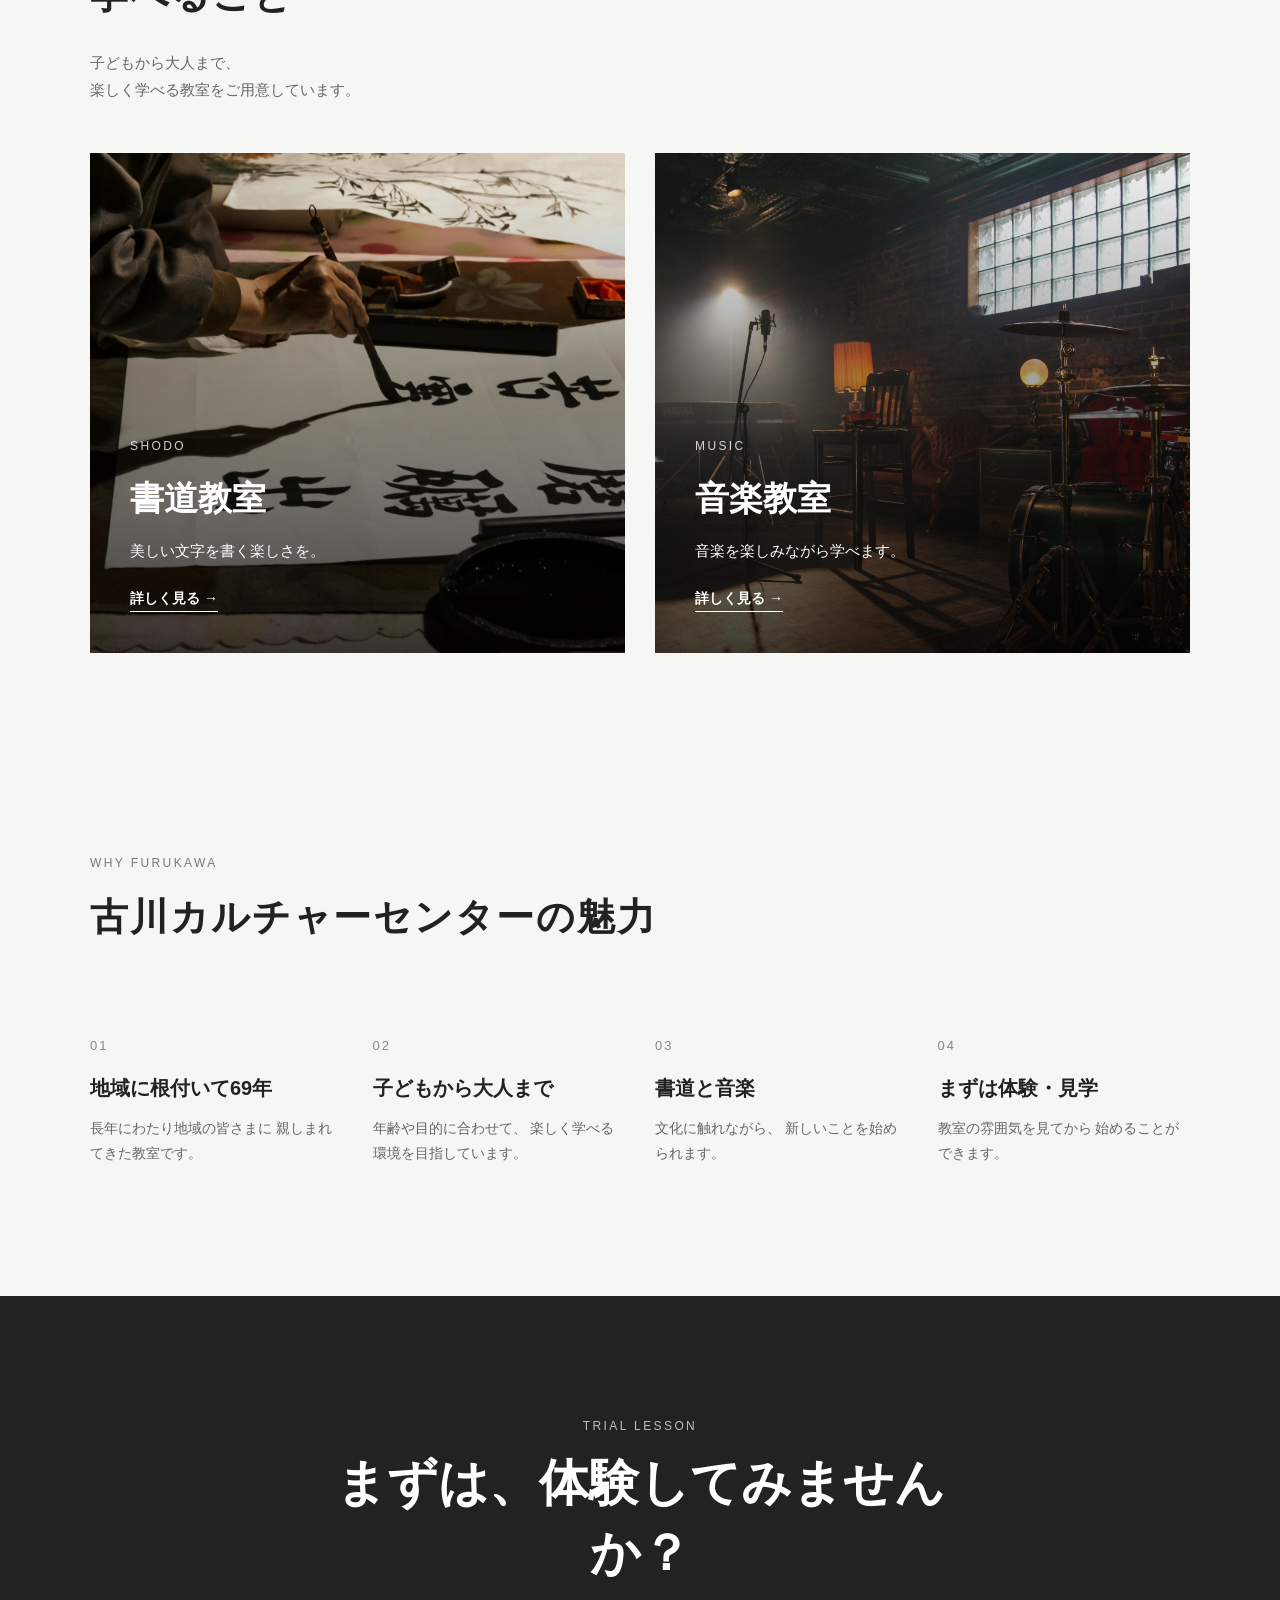
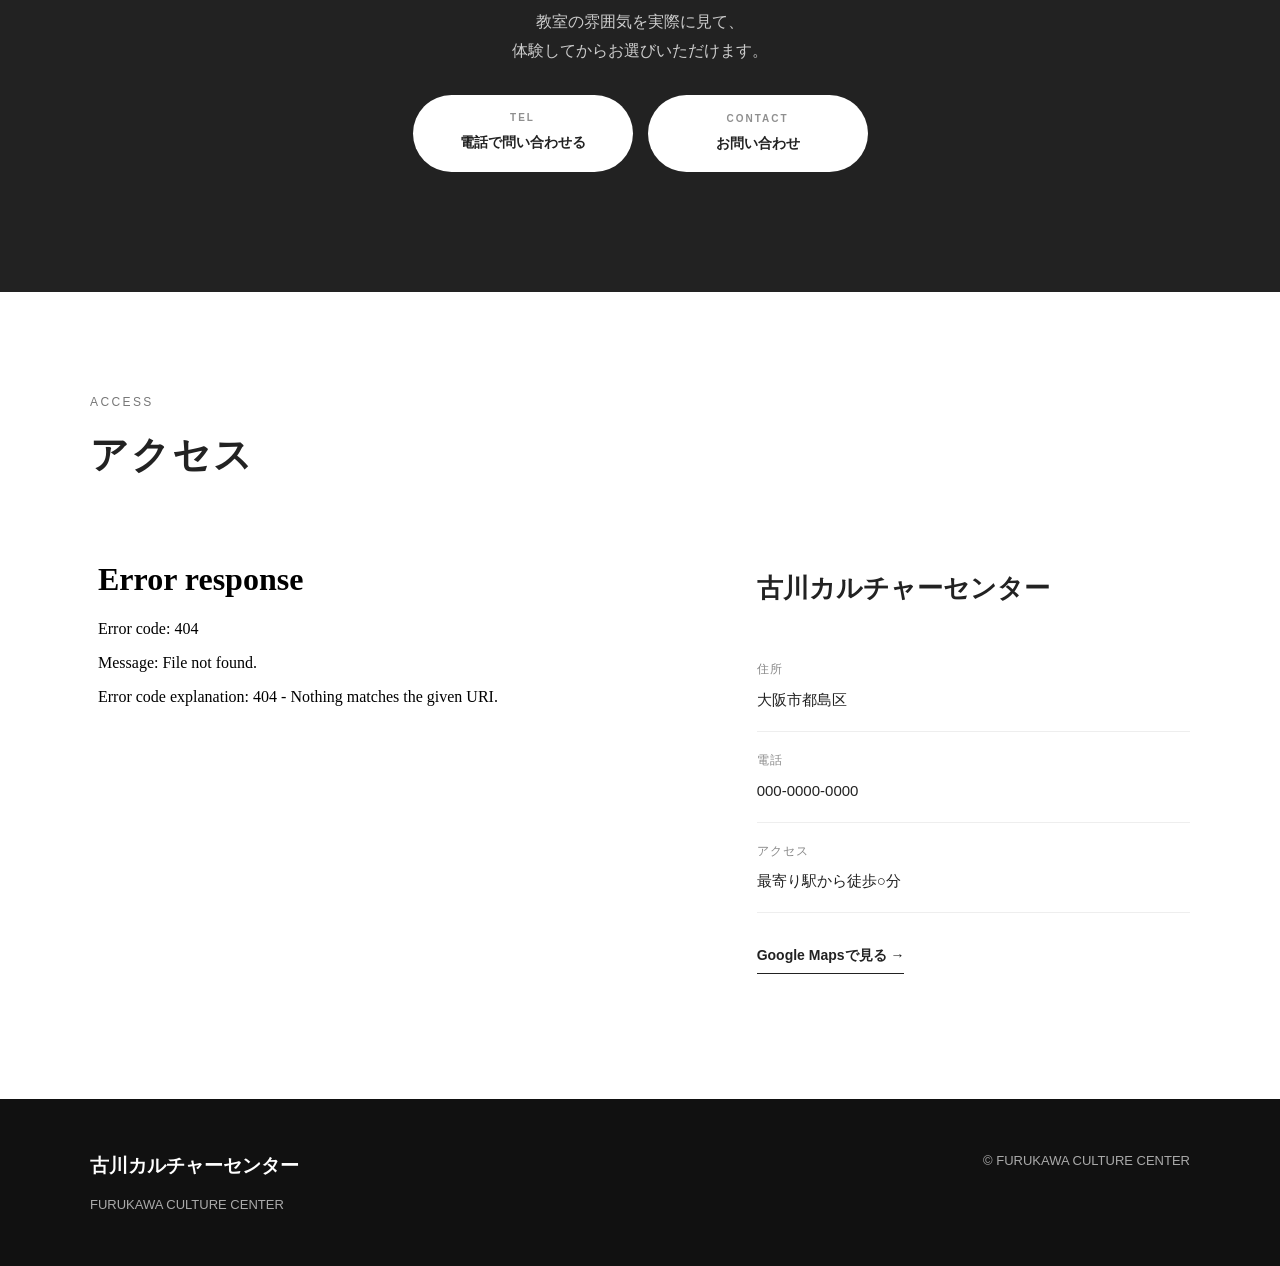
==== commit c03585b3: "index.html を更新" ====
--- a/index.html
+++ b/index.html
@@ -199,7 +199,7 @@
 
       <!-- 書道 -->
 
-      <a href="#" class="course-card">
+      <a href="shodo.html" class="course-card">
 
         <img
           src="images/shodo.jpg"
--- a/style.css
+++ b/style.css
@@ -847,6 +847,292 @@
   color: #aaa;
 }
 
+/* =========================
+   DETAIL PAGE
+   書道・音楽 共通
+========================= */
+
+.page-hero {
+  position: relative;
+  height: 500px;
+  overflow: hidden;
+  color: #fff;
+}
+
+.page-hero img {
+  width: 100%;
+  height: 100%;
+  object-fit: cover;
+  display: block;
+}
+
+.page-hero-overlay {
+  position: absolute;
+  inset: 0;
+  background: rgba(0, 0, 0, 0.4);
+}
+
+.page-hero-content {
+  position: absolute;
+  inset: 0;
+  z-index: 2;
+
+  display: flex;
+  flex-direction: column;
+  justify-content: center;
+  align-items: center;
+
+  text-align: center;
+}
+
+.page-hero-content small {
+  font-size: 12px;
+  letter-spacing: 0.2em;
+}
+
+.page-hero-content h1 {
+  margin: 15px 0;
+  font-size: clamp(45px, 7vw, 70px);
+  line-height: 1.2;
+}
+
+.page-hero-content p {
+  margin: 0;
+  font-size: 17px;
+}
+
+
+/* =========================
+   DETAIL INTRO
+========================= */
+
+.detail-section {
+  background: #fff;
+}
+
+.detail-grid {
+  display: grid;
+
+  grid-template-columns: 1fr 1fr;
+
+  gap: 80px;
+
+  align-items: center;
+}
+
+.detail-text {
+  color: #555;
+  font-size: 16px;
+}
+
+.detail-text p {
+  margin: 0 0 20px;
+}
+
+
+/* =========================
+   DETAIL FEATURES
+========================= */
+
+.detail-features {
+  background: #f6f6f4;
+}
+
+.detail-feature-grid {
+  display: grid;
+
+  grid-template-columns: repeat(3, 1fr);
+
+  gap: 40px;
+}
+
+.detail-feature {
+  padding: 20px 0;
+}
+
+.detail-feature span {
+  font-size: 13px;
+  color: #888;
+  letter-spacing: 0.15em;
+}
+
+.detail-feature h3 {
+  margin: 15px 0 10px;
+  font-size: 20px;
+}
+
+.detail-feature p {
+  margin: 0;
+  color: #666;
+  font-size: 14px;
+}
+
+
+/* =========================
+   TRIAL BUTTON
+========================= */
+
+.trial-content {
+  text-align: center;
+}
+
+.trial-content small {
+  display: block;
+  margin-bottom: 10px;
+
+  font-size: 12px;
+  letter-spacing: 0.2em;
+}
+
+.trial-content h2 {
+  margin: 0 0 20px;
+}
+
+.trial-content p {
+  margin-bottom: 30px;
+}
+
+.trial-button {
+  display: inline-block;
+
+  padding: 14px 30px;
+
+  background: #fff;
+  color: #222;
+
+  font-size: 14px;
+  font-weight: 700;
+
+  border-radius: 50px;
+
+  transition: 0.3s;
+}
+
+.trial-button:hover {
+  transform: translateY(-3px);
+}
+
+
+/* =========================
+   DETAIL PAGE MOBILE
+========================= */
+
+@media (max-width: 768px) {
+
+  .page-hero {
+    height: 400px;
+  }
+
+  .page-hero-content h1 {
+    font-size: 45px;
+  }
+
+  .page-hero-content p {
+    font-size: 15px;
+  }
+
+  .detail-grid {
+    grid-template-columns: 1fr;
+    gap: 30px;
+  }
+
+  .detail-feature-grid {
+    grid-template-columns: 1fr;
+    gap: 20px;
+  }
+
+  .detail-feature {
+    padding: 10px 0;
+  }
+
+}
+
+
+/* =========================
+   MOBILE NAV
+========================= */
+
+.mobile-nav {
+  display: none;
+}
+
+
+@media (max-width: 768px) {
+
+  .mobile-nav {
+
+    position: fixed;
+
+    left: 0;
+    right: 0;
+    bottom: 0;
+
+    z-index: 999;
+
+    height: 65px;
+
+    display: flex;
+
+    justify-content: space-around;
+
+    align-items: center;
+
+    background: rgba(255,255,255,0.96);
+
+    border-top: 1px solid #ddd;
+
+    backdrop-filter: blur(10px);
+
+  }
+
+
+  .mobile-nav a {
+
+    flex: 1;
+
+    height: 100%;
+
+    display: flex;
+
+    flex-direction: column;
+
+    justify-content: center;
+
+    align-items: center;
+
+    gap: 2px;
+
+    font-size: 11px;
+
+    color: #555;
+
+  }
+
+
+  .mobile-nav a span {
+
+    font-size: 18px;
+
+    line-height: 1;
+
+  }
+
+
+  .mobile-nav a:active {
+
+    background: #f3f3f3;
+
+  }
+
+
+  body {
+
+    padding-bottom: 65px;
+
+  }
+
+}
+
 
 /* =========================
    スマホ
@@ -958,4 +1244,6 @@
 
 }
 
+
+
 }
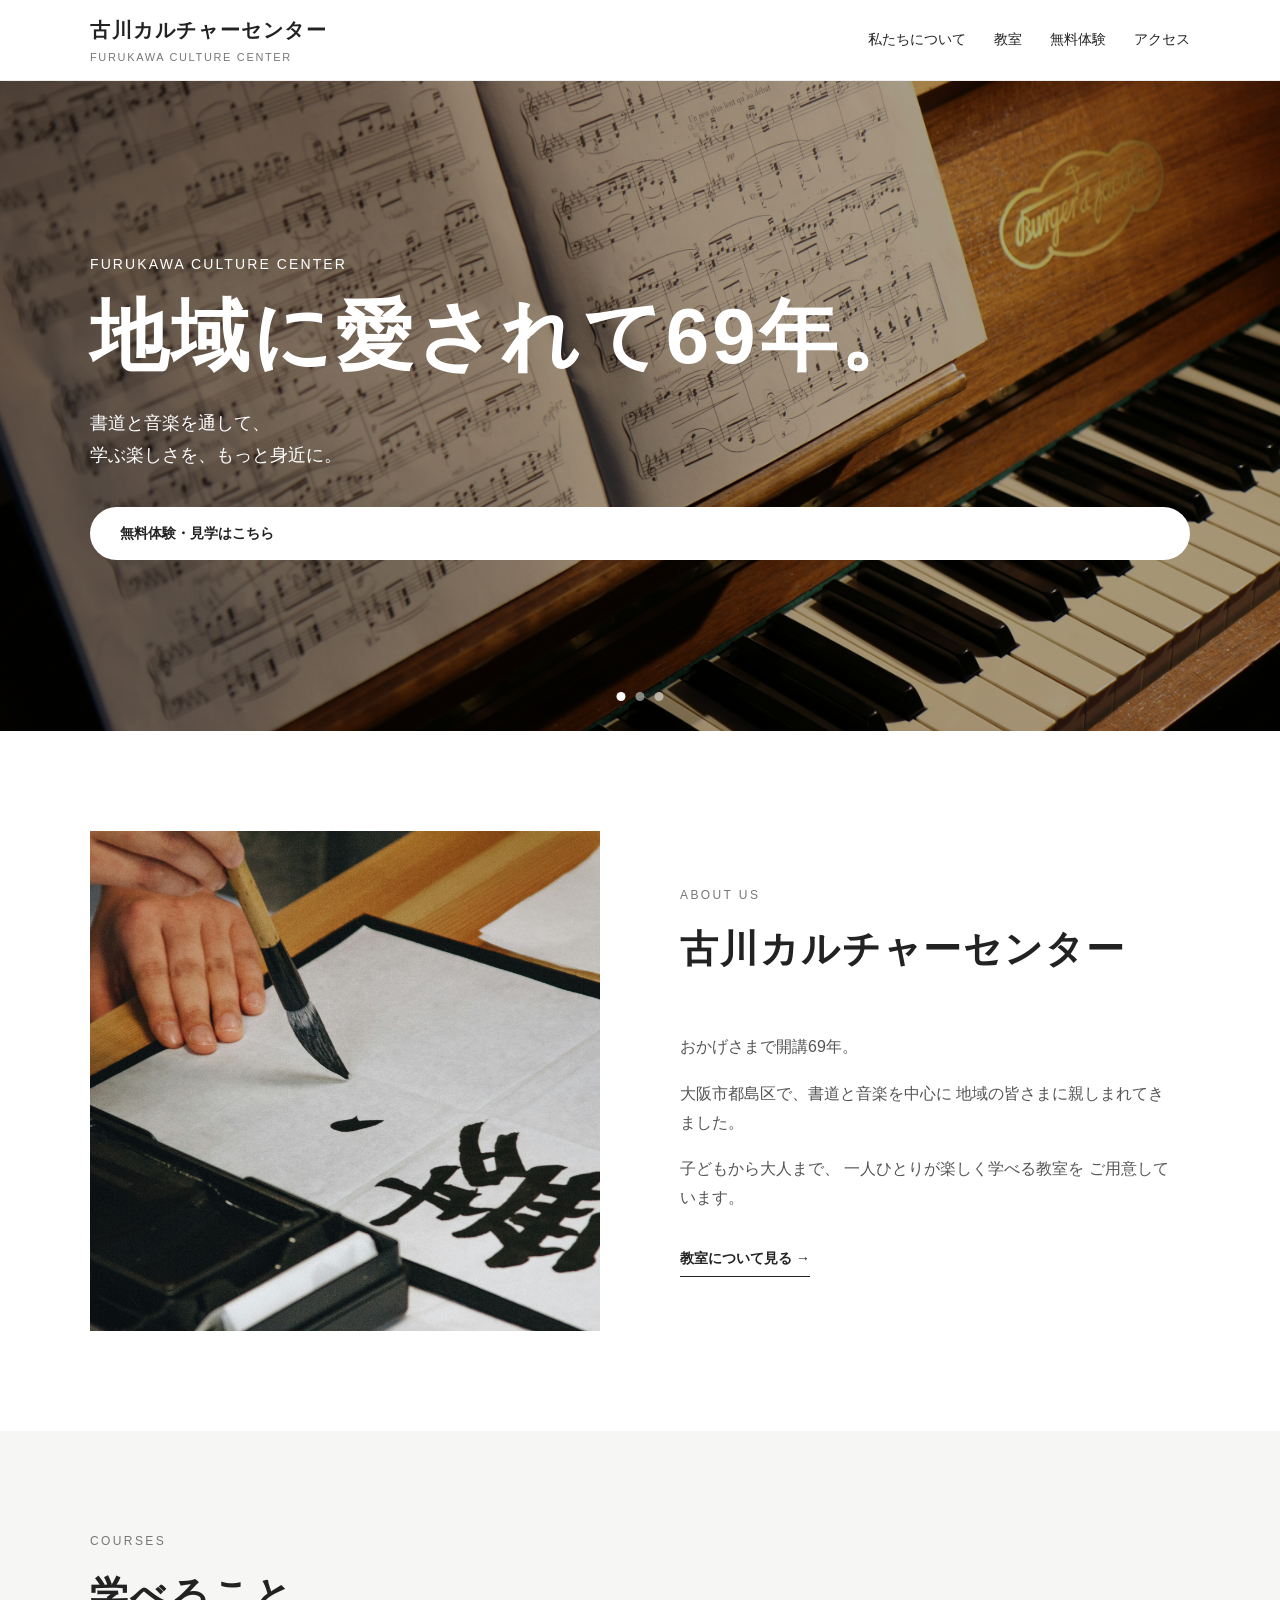
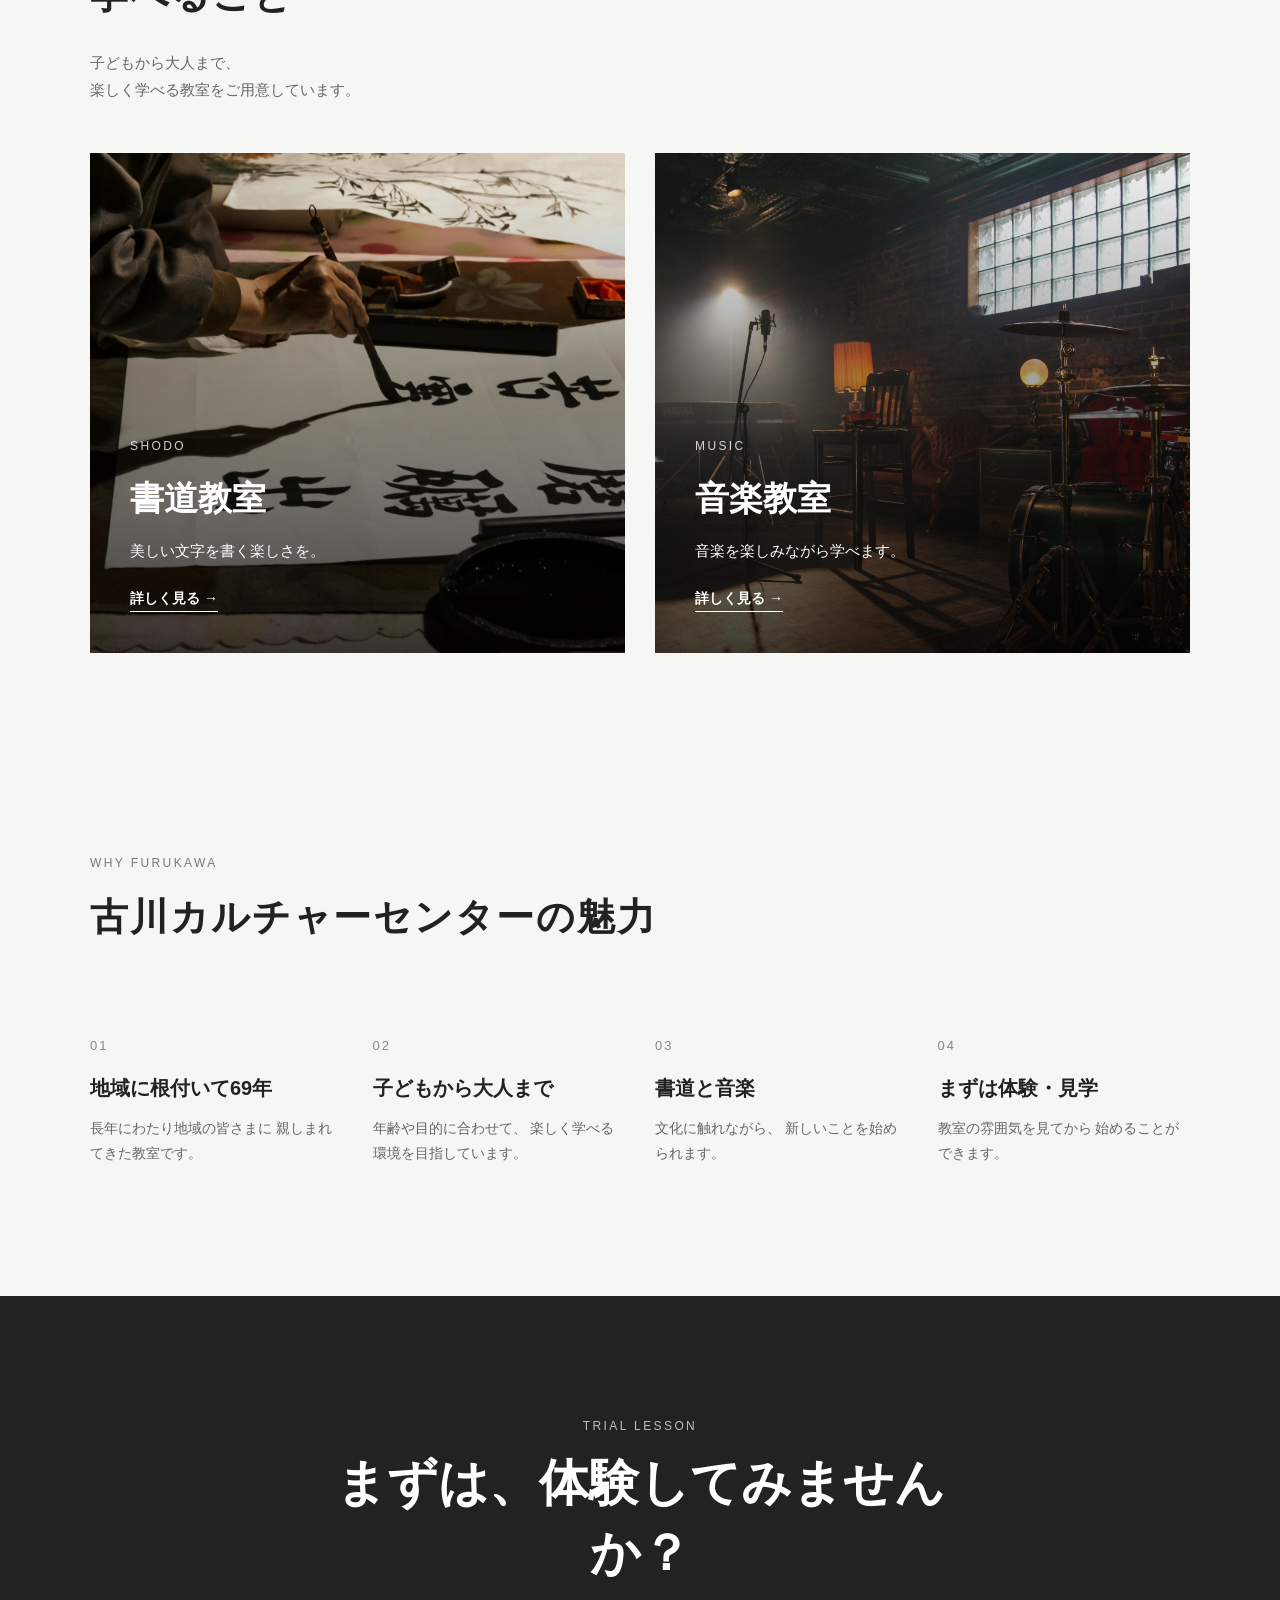
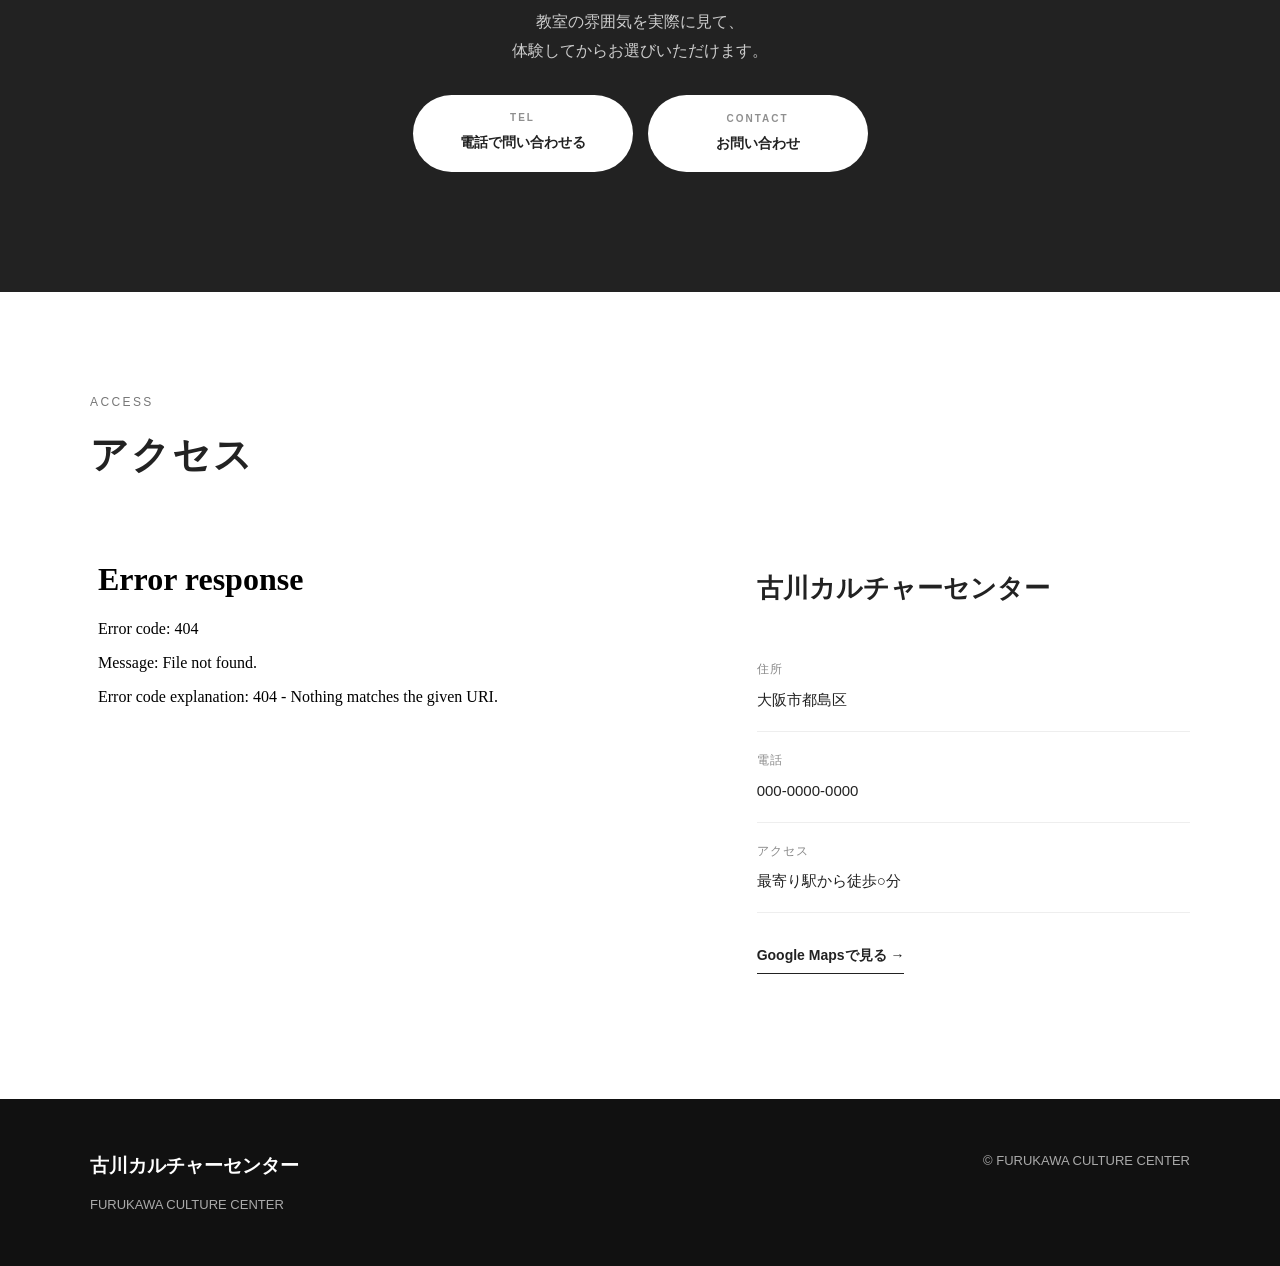
==== commit 2b8b9f9b: "index.html を更新" ====
--- a/index.html
+++ b/index.html
@@ -234,7 +234,7 @@
 
       <!-- 音楽 -->
 
-      <a href="#" class="course-card">
+      <a href="music.html" class="course-card">
 
         <img
           src="images/music.jpg"
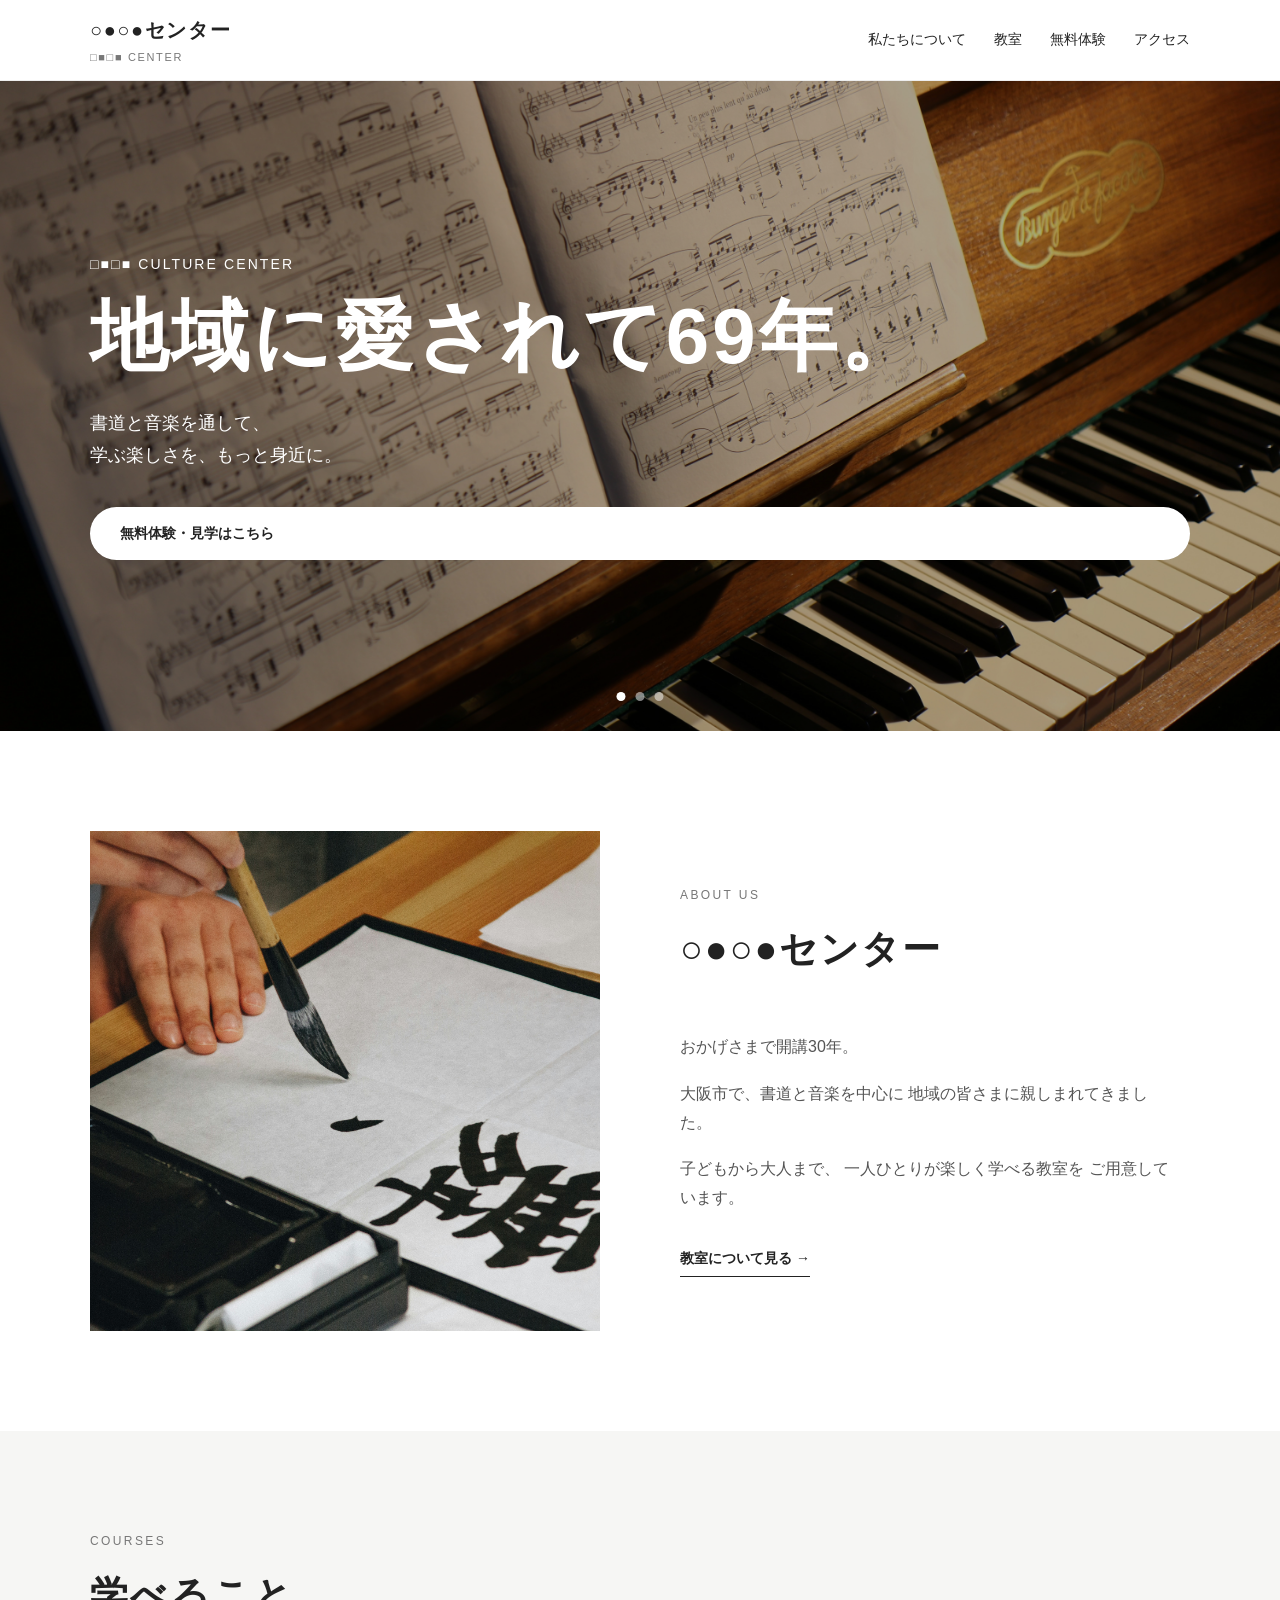
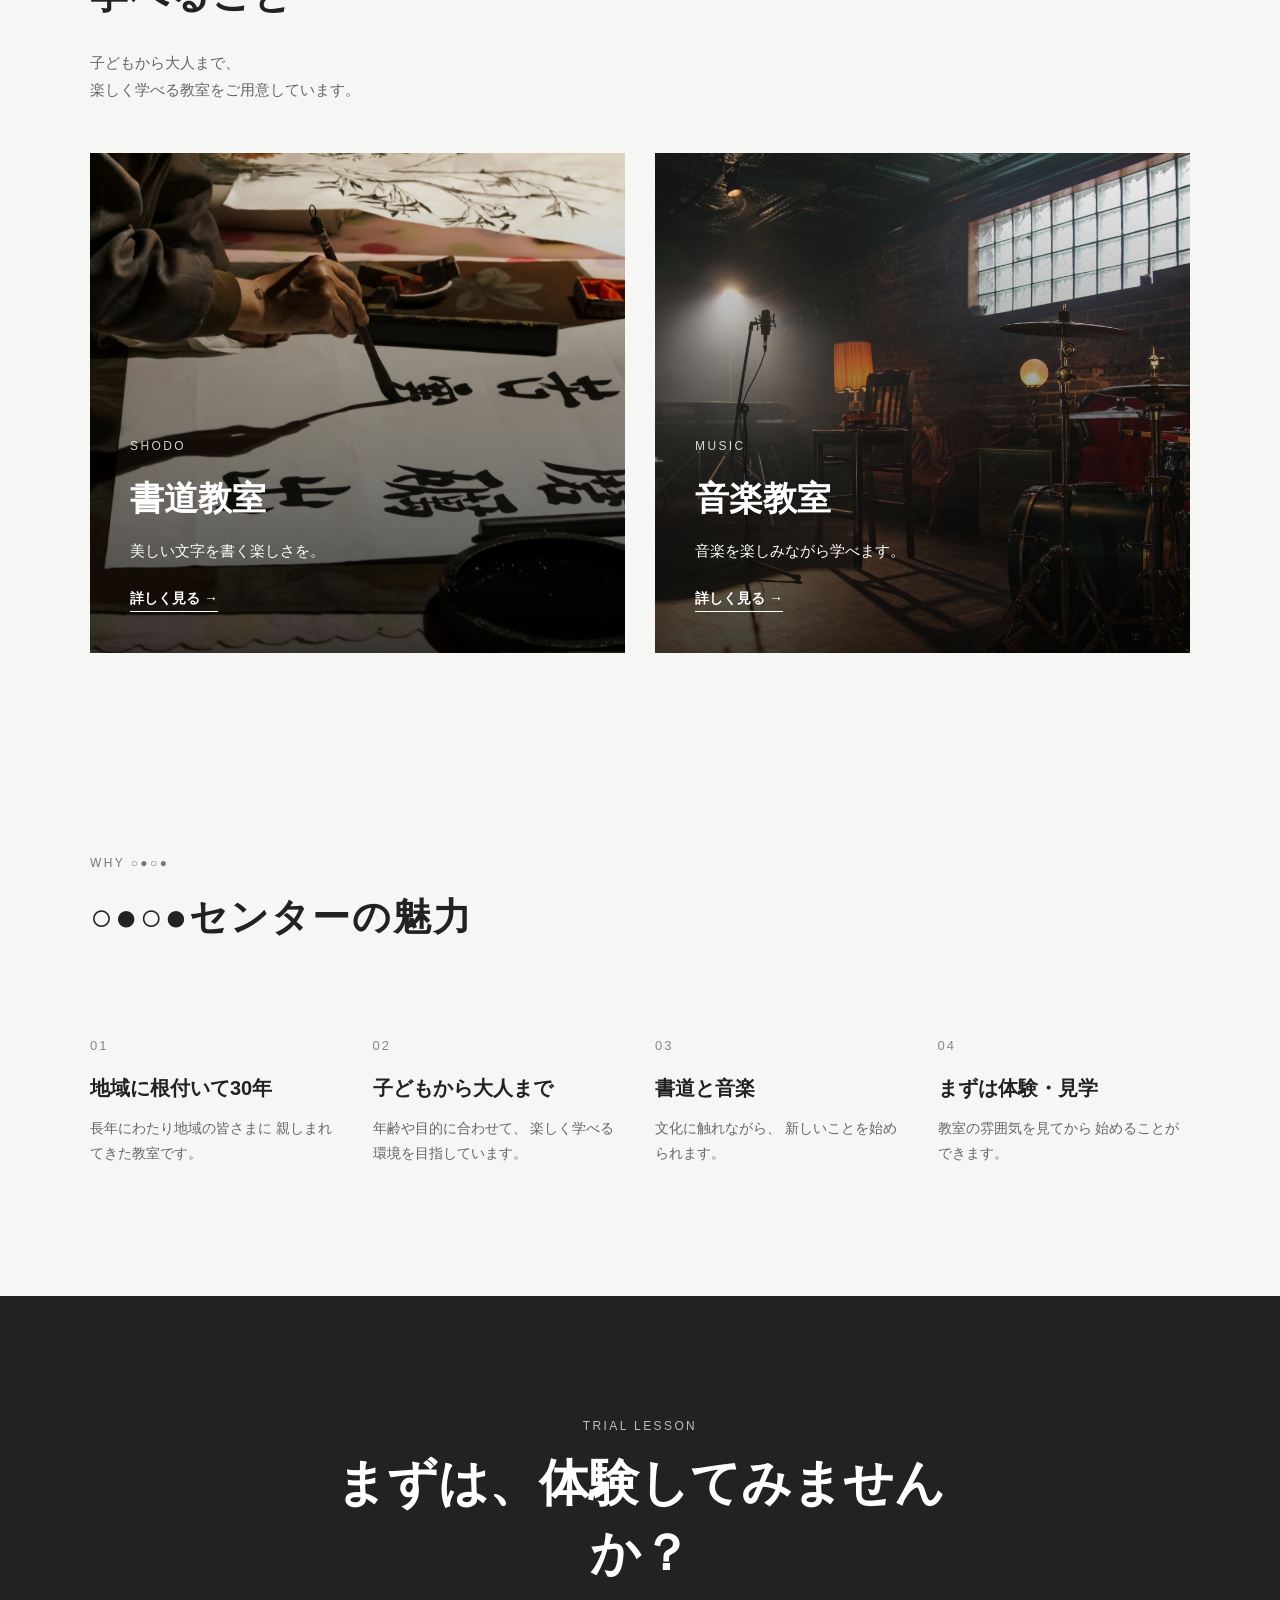
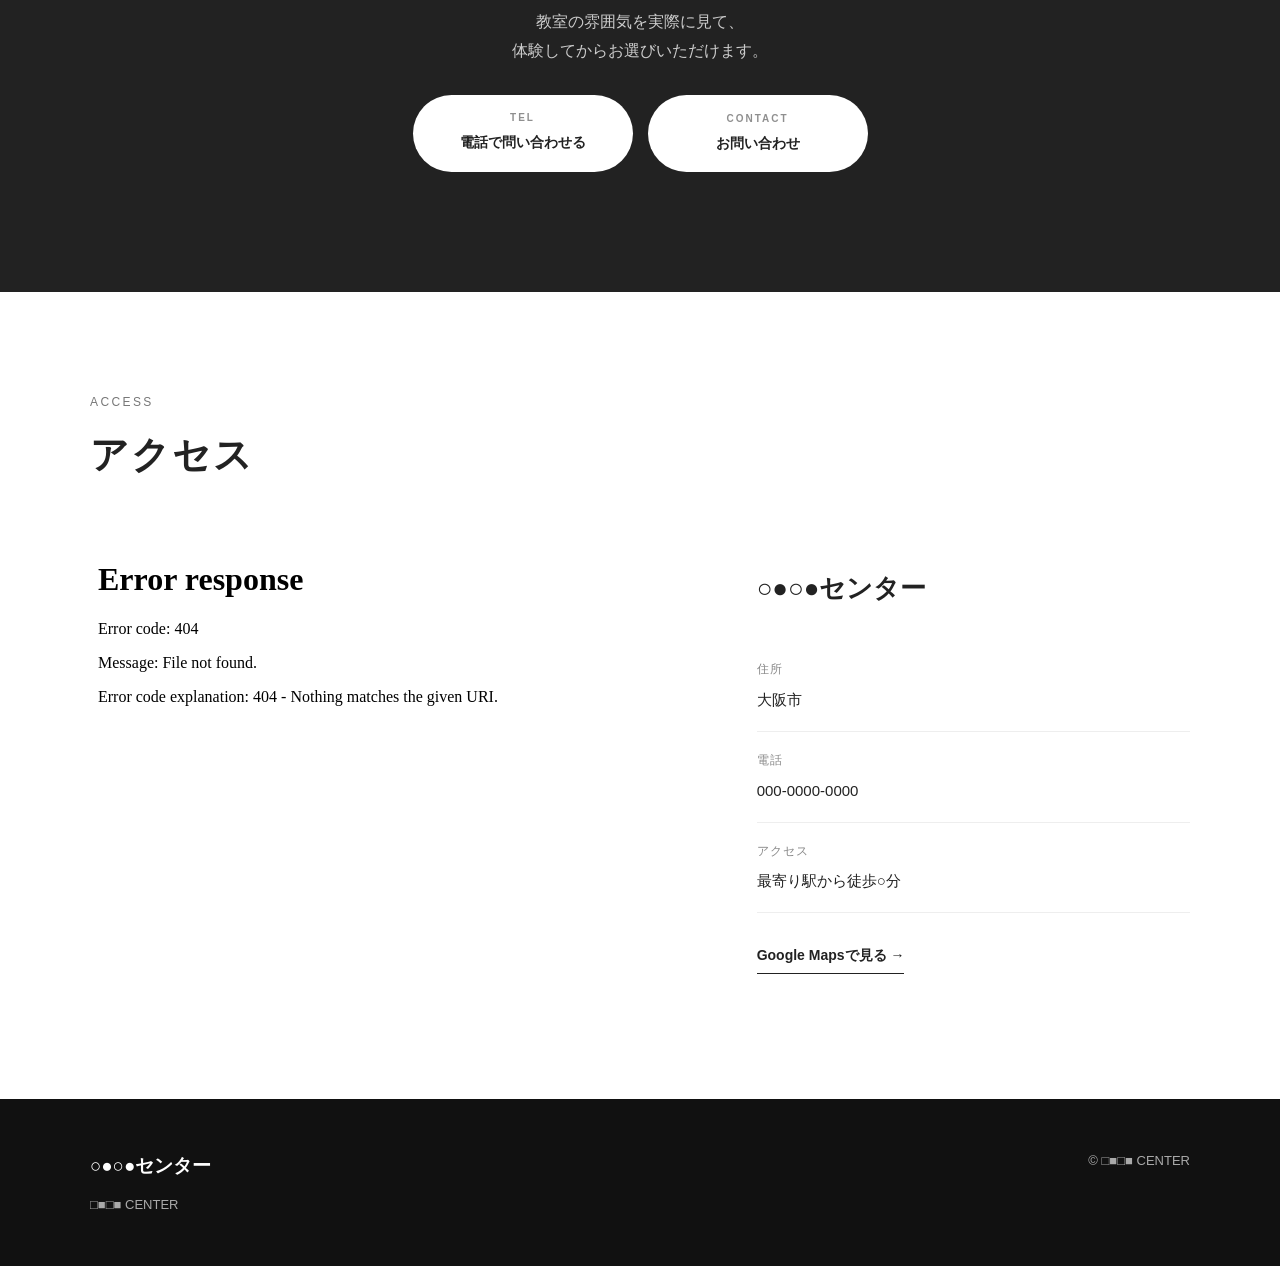
==== commit 44811586: "index.html を更新" ====
--- a/index.html
+++ b/index.html
@@ -8,11 +8,11 @@
   <meta name="viewport"
         content="width=device-width, initial-scale=1.0">
 
-  <title>古川カルチャーセンター｜書道・音楽教室</title>
+  <title>書道・音楽教室</title>
 
   <meta
     name="description"
-    content="大阪市都島区の古川カルチャーセンター。書道教室・音楽教室を開講しています。子どもから大人まで楽しく学べます。">
+    content="大阪市の書道教室・音楽教室を開講しています。子どもから大人まで楽しく学べます。">
 
   <link rel="stylesheet" href="style.css">
 
@@ -32,9 +32,9 @@
 
     <a href="#" class="logo">
 
-      古川カルチャーセンター
-
-      <span>FURUKAWA CULTURE CENTER</span>
+      ○●○●センター
+
+      <span>□■□■ CENTER</span>
 
     </a>
 
@@ -66,15 +66,15 @@
   <div class="hero-slides">
 
     <div class="hero-slide active">
-      <img src="images/hero.jpg" alt="古川カルチャーセンター">
+      <img src="images/hero.jpg" alt="カルチャーセンター">
     </div>
 
     <div class="hero-slide">
-      <img src="images/hero2.jpg" alt="古川カルチャーセンター">
+      <img src="images/hero2.jpg" alt="カルチャーセンター">
     </div>
 
     <div class="hero-slide">
-      <img src="images/hero3.jpg" alt="古川カルチャーセンター">
+      <img src="images/hero3.jpg" alt="カルチャーセンター">
     </div>
 
   </div>
@@ -85,7 +85,7 @@
 
   <div class="hero-content">
 
-    <small>FURUKAWA CULTURE CENTER</small>
+    <small>□■□■ CULTURE CENTER</small>
 
     <h1>
       地域に愛されて69年。
@@ -96,8 +96,8 @@
       学ぶ楽しさを、もっと身近に。
     </p>
 
-    <a href="#trial" class="button">
-      無料体験・見学はこちら
+     <a href="trial.html" class="button">
+    無料体験・見学はこちら
     </a>
 
   </div>
@@ -134,17 +134,17 @@
         <small>ABOUT US</small>
 
         <h2>
-          古川カルチャーセンター
+          ○●○●センター
         </h2>
 
       </div>
 
       <p>
-        おかげさまで開講69年。
+        おかげさまで開講30年。
       </p>
 
       <p>
-        大阪市都島区で、書道と音楽を中心に
+        大阪市で、書道と音楽を中心に
         地域の皆さまに親しまれてきました。
       </p>
 
@@ -288,10 +288,10 @@
 
     <div class="section-title">
 
-      <small>WHY FURUKAWA</small>
+      <small>WHY ○●○●</small>
 
       <h2>
-        古川カルチャーセンターの魅力
+        ○●○●センターの魅力
       </h2>
 
     </div>
@@ -307,7 +307,7 @@
         </span>
 
         <h3>
-          地域に根付いて69年
+          地域に根付いて30年
         </h3>
 
         <p>
@@ -487,7 +487,7 @@
       <div class="access-info">
 
         <h3>
-          古川カルチャーセンター
+          ○●○●センター
         </h3>
 
 
@@ -498,7 +498,7 @@
             <dt>住所</dt>
 
             <dd>
-              大阪市都島区
+              大阪市
             </dd>
 
           </div>
@@ -559,11 +559,11 @@
     <div>
 
       <h3>
-        古川カルチャーセンター
+        ○●○●センター
       </h3>
 
       <p>
-        FURUKAWA CULTURE CENTER
+        □■□■ CENTER
       </p>
 
     </div>
@@ -572,7 +572,7 @@
     <div>
 
       <p>
-        © FURUKAWA CULTURE CENTER
+        © □■□■ CENTER
       </p>
 
     </div>
--- a/style.css
+++ b/style.css
@@ -1012,6 +1012,322 @@
   transform: translateY(-3px);
 }
 
+/* =========================
+   TRIAL PAGE
+========================= */
+
+.trial-hero {
+  background: #222;
+}
+
+
+/* =========================
+   TRIAL INTRO
+========================= */
+
+.trial-lead {
+  max-width: 700px;
+
+  margin: 0 auto 60px;
+
+  text-align: center;
+
+  color: #555;
+
+  font-size: 16px;
+}
+
+.trial-lead p {
+  margin: 0 0 15px;
+}
+
+
+/* =========================
+   COURSE SELECT
+========================= */
+
+.trial-course-grid {
+
+  display: grid;
+
+  grid-template-columns: repeat(2, 1fr);
+
+  gap: 30px;
+
+}
+
+
+.trial-course {
+
+  padding: 50px 40px;
+
+  border: 1px solid #ddd;
+
+  text-align: center;
+
+  background: #fff;
+
+}
+
+
+.trial-course span {
+
+  font-size: 12px;
+
+  letter-spacing: 0.2em;
+
+  color: #888;
+
+}
+
+
+.trial-course h3 {
+
+  margin: 12px 0;
+
+  font-size: 28px;
+
+}
+
+
+.trial-course p {
+
+  margin: 0 0 25px;
+
+  color: #666;
+
+  font-size: 14px;
+
+}
+
+
+/* =========================
+   OUTLINE BUTTON
+========================= */
+
+.outline-button {
+
+  display: inline-block;
+
+  padding: 12px 24px;
+
+  border: 1px solid #222;
+
+  border-radius: 50px;
+
+  font-size: 13px;
+
+  font-weight: 700;
+
+  transition: 0.3s;
+
+}
+
+
+.outline-button:hover {
+
+  background: #222;
+
+  color: #fff;
+
+}
+
+
+/* =========================
+   FLOW
+========================= */
+
+.trial-flow {
+
+  background: #f6f6f4;
+
+}
+
+
+.flow-grid {
+
+  display: grid;
+
+  grid-template-columns: repeat(3, 1fr);
+
+  gap: 40px;
+
+}
+
+
+.flow-item {
+
+  padding: 20px 0;
+
+}
+
+
+.flow-item span {
+
+  font-size: 13px;
+
+  color: #888;
+
+  letter-spacing: 0.15em;
+
+}
+
+
+.flow-item h3 {
+
+  margin: 15px 0 10px;
+
+  font-size: 20px;
+
+}
+
+
+.flow-item p {
+
+  margin: 0;
+
+  color: #666;
+
+  font-size: 14px;
+
+}
+
+
+/* =========================
+   CONTACT
+========================= */
+
+.trial-contact {
+
+  text-align: center;
+
+}
+
+
+.contact-box {
+
+  max-width: 700px;
+
+  margin: 0 auto;
+
+}
+
+
+.contact-box > p {
+
+  color: #555;
+
+}
+
+
+.contact-buttons {
+
+  display: flex;
+
+  justify-content: center;
+
+  gap: 15px;
+
+  margin: 30px 0;
+
+}
+
+
+.contact-button {
+
+  display: inline-block;
+
+  padding: 15px 30px;
+
+  background: #222;
+
+  color: #fff;
+
+  border-radius: 50px;
+
+  font-size: 14px;
+
+  font-weight: 700;
+
+  transition: 0.3s;
+
+}
+
+
+.contact-button:hover {
+
+  transform: translateY(-3px);
+
+}
+
+
+.contact-button.outline {
+
+  background: #fff;
+
+  color: #222;
+
+  border: 1px solid #222;
+
+}
+
+
+.contact-note {
+
+  font-size: 12px;
+
+  color: #999;
+
+}
+
+
+/* =========================
+   TRIAL PAGE MOBILE
+========================= */
+
+@media (max-width: 768px) {
+
+  .trial-course-grid {
+
+    grid-template-columns: 1fr;
+
+  }
+
+
+  .trial-course {
+
+    padding: 40px 25px;
+
+  }
+
+
+  .flow-grid {
+
+    grid-template-columns: 1fr;
+
+    gap: 15px;
+
+  }
+
+
+  .contact-buttons {
+
+    flex-direction: column;
+
+    align-items: stretch;
+
+  }
+
+
+  .contact-button {
+
+    width: 100%;
+
+  }
+
+}
+
+
 
 /* =========================
    DETAIL PAGE MOBILE
